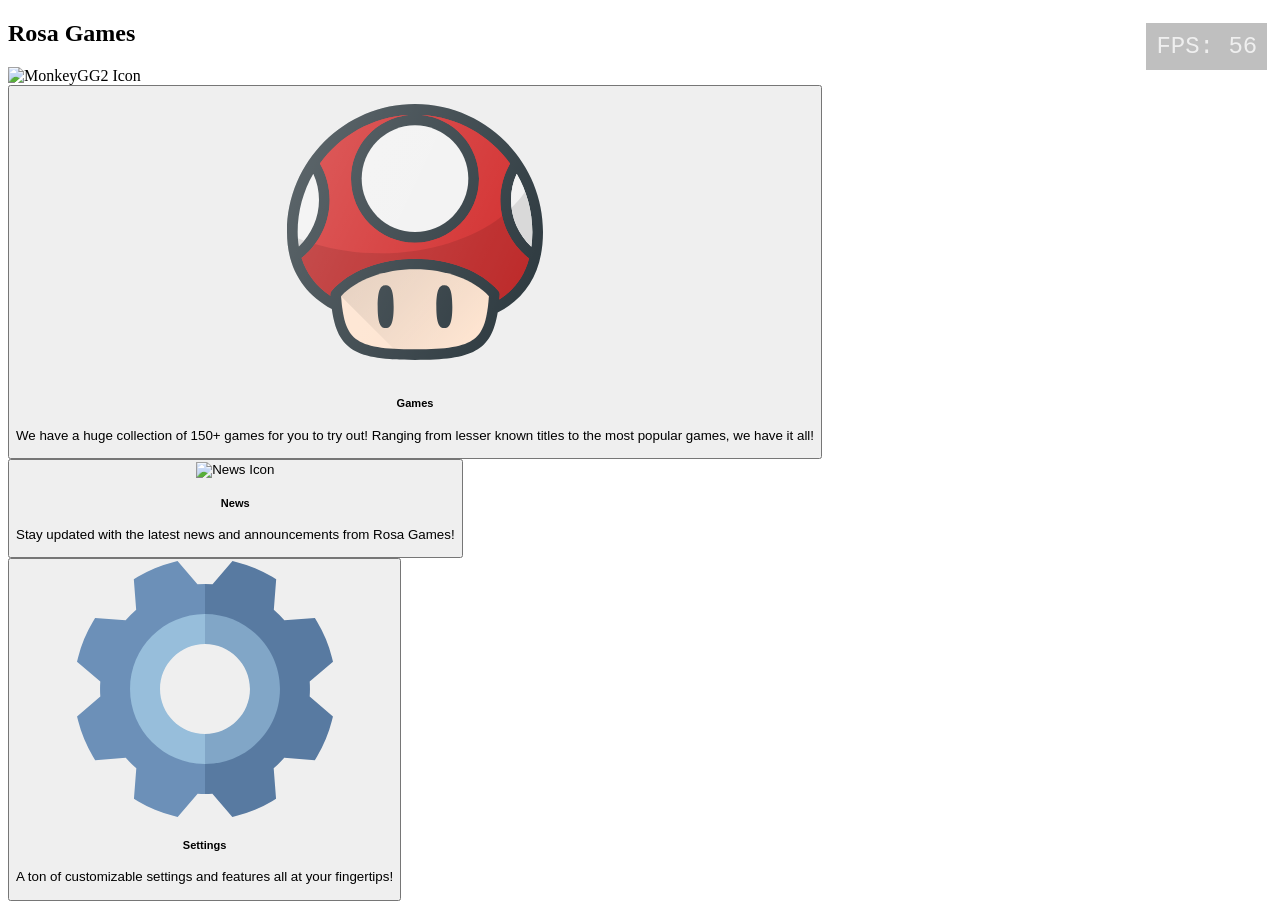
==== index.html @ f03f1f05 "Added News to homepage" ====
<!DOCTYPE html>
<html lang="en">

<head>
  <script async src="https://www.googletagmanager.com/gtag/js?id=G-5937MNQKK5"></script>
  <script>
    window.dataLayer = window.dataLayer || [];
    function gtag() {dataLayer.push(arguments);}
    gtag('js', new Date());

    gtag('config', 'G-5937MNQKK5');
  </script>
  <title>Rosa Games 1st Gen</title>
  <meta name="description" content="Cool site for stuff" />
  <meta name="keywords"
    content="games, gamez, unblocked, unblocked games, tunnel rush, run 3, run, 3, hacks, chrome dino unblocked, chrome dino, chrome dinosaur, dinosaur game, dinosaur, chrome hacks, chrome dino hacks, chrome dinosaur hacks, chrome dino game hack, unblocked game site, idle breakout, idle breakout hack, idle breakout save, idle breakout code, idle breakout save generator, idle breakout unblocked, 2048, 2048 unblocked, 2048 no ads, no ads, ads, 2048 high score, cookie clicker, cookie clicker unblocked, cookie clicker github, cookie clicker no ads, flappy bird, flappy bird no ads, flappy bird unblocked, flash games, flash, bloons, bloons tower defense, bloons td, bloons td 1, bloons td 2, bloons td 3, bloons td 4, bloons td 5, bloons td 6, online, duck life, duck life 1, duck life 2, ducklife 3, factory balls, learn to fly, learn to fly game, raft wars, the impossible quiz, this is the only level, impossible quiz, impossible quiz online, impossible quiz answers, impossible quiz question, imposible quiz, quiz, quiz answers, hextris, retrobowl, retrobowl unblocked, retrobowl online, rooftop snipers, rooftop snipers unblocked, slope, slope online, slope unblocked, slope unblocked site, slope unblocked no ads, slope unblocked google site, slope unblocked online, slope unblocked school, smart ball, tunnel rush, tunnel rush online, tunnel rush unblocked, tunnel rush unblocked site, tunnel rush unblocked no ads, tunnel rush unblocked google site, slope google site, tunnel rush google site, tunnel rush unblocked online, tunnel rush unblocked school" />
  <meta name="og:image" content="favicon.png" />
  <!-- preloading some resources -->
  <link href="js/loading.js" rel="preload" as="script" />
  <link href="https://cdn.jsdelivr.net/npm/jquery@3.7.1/dist/jquery.min.js" rel="preload" as="script" />
  <link href="css/loading.css" rel="preload" as="style" type="text/css" />
  <link href="js/config.js" rel="prefetch" as="script" />
  <link href="fonts/Flexi_IBM_VGA_True_437.svg" rel="prefetch" as="font" />
  <link href="fonts/Flexi_IBM_VGA_True_437.woff" rel="prefetch" as="font" />
  <link href="fonts/Flexi_IBM_VGA_True_437.woff2" rel="prefetch" as="font" />
  <!-- now loading css -->
  <link href="css/loading.css" rel="stylesheet" type="text/css" />
  <link href="css/style.css" rel="stylesheet" type="text/css" />
</head>

<body>
  <noscript>
    <p id="noscript-text">This site requires you to be able to run JavaScript.</p>
  </noscript>
  <div class="loading">
    <div>
      <div class="loading-tip"></div>
      <div class="loading-infinity">
        <br />
        <svg class="infinity" viewBox="0 0 256 128" width="256px" height="128px" xmlns="http://www.w3.org/2000/svg">
          <defs>
            <linearGradient id="grad1" x1="0" y1="0" x2="1" y2="0">
              <stop offset="0%" stop-color="#5ebd3e" />
              <stop offset="33%" stop-color="#ffb900" />
              <stop offset="67%" stop-color="#f78200" />
              <stop offset="100%" stop-color="#e23838" />
            </linearGradient>
            <linearGradient id="grad2" x1="1" y1="0" x2="0" y2="0">
              <stop offset="0%" stop-color="#e23838" />
              <stop offset="33%" stop-color="#973999" />
              <stop offset="67%" stop-color="#009cdf" />
              <stop offset="100%" stop-color="#5ebd3e" />
            </linearGradient>
          </defs>
          <g fill="none" stroke-linecap="round" stroke-width="16">
            <g class="track" stroke="rgba(0,0,0,0)">
              <path d="M8,64s0-56,60-56,60,112,120,112,60-56,60-56" />
              <path d="M248,64s0-56-60-56-60,112-120,112S8,64,8,64" />
            </g>
            <g stroke-dasharray="180 656">
              <path class="worm1" stroke="url(#grad1)" stroke-dashoffset="0"
                d="M8,64s0-56,60-56,60,112,120,112,60-56,60-56" />
              <path class="worm2" stroke="url(#grad2)" stroke-dashoffset="358"
                d="M248,64s0-56-60-56-60,112-120,112S8,64,8,64" />
            </g>
          </g>
        </svg>
      </div>
    </div>
    <div class="loading-icon">
      <img src="imgs/icon-256-256.png" alt="MonkeyGG2 Icon" />
    </div>
  </div>
  <section id="everything-else">
    <h1 id="title">Rosa Games</h1>
    <logo>
      <img src="imgs/icon-256-256.png" alt="MonkeyGG2 Icon" />
    </logo>
    <div id="particles"></div>
    <dialog id="disabled">
      <div>This feature has been disabled by whoever is hosting this MonkeyGG2 instance.</div>
    </dialog>
    <div class="cloaklaunch">
      <h1 class="cloaker">Press Anywhere to cloak</h1>
      <h3 class="cloaker">(If you want to stop seeing this enable popups)</h3>
      <span id="disableCloak">Click here if cloak isn't working</button>
    </div>
    <div class="homepage">
      <div class="card-row">
        <div class="column">
          <button>
            <div class="card" data="games">
              <div>
                <svg xmlns="http://www.w3.org/2000/svg" version="1.1" xmlns:xlink="http://www.w3.org/1999/xlink"
                  xmlns:svgjs="http://svgjs.com/svgjs" width="256" height="256" x="0" y="0" viewBox="0 0 512 512"
                  style="margin: 1rem 0" xml:space="preserve">
                  <defs>
                    <linearGradient id="a" x1="-38.17" x2="-29.916" y1="631.934" y2="623.68"
                      gradientTransform="matrix(21.3333 0 0 -21.3333 996.333 13791.667)" gradientUnits="userSpaceOnUse">
                      <stop offset="0" style="
                                                        stop-color: rgb(0, 0, 0);
                                                        stop-opacity: 0.1;
                                                        --darkreader-inline-stopcolor: #e8e6e3;
                                                    " stop-color="" data-darkreader-inline-stopcolor=""></stop>
                      <stop offset="1" style="
                                                        stop-color: rgb(0, 0, 0);
                                                        stop-opacity: 0;
                                                        --darkreader-inline-stopcolor: #e8e6e3;
                                                    " stop-color="" data-darkreader-inline-stopcolor=""></stop>
                    </linearGradient>
                    <linearGradient id="b" x1="-45.683" x2="-24.059" y1="639.332" y2="629.249"
                      gradientTransform="matrix(21.3333 0 0 -21.3333 996.333 13791.667)" gradientUnits="userSpaceOnUse">
                      <stop offset="0" style="
                                                        stop-color: rgb(255, 255, 255);
                                                        stop-opacity: 0.2;
                                                        --darkreader-inline-stopcolor: #e8e6e3;
                                                    " stop-color="" data-darkreader-inline-stopcolor=""></stop>
                      <stop offset="1" style="
                                                        stop-color: rgb(255, 255, 255);
                                                        stop-opacity: 0;
                                                        --darkreader-inline-stopcolor: #e8e6e3;
                                                    " stop-color="" data-darkreader-inline-stopcolor=""></stop>
                    </linearGradient>
                  </defs>
                  <g>
                    <path
                      d="M512 256C512 114.844 397.167 0 256 0S0 114.844 0 256c0 69.727 30.309 121.482 89.641 154.245C101.427 492.888 137.385 512 256 512c115.302 0 152.566-17.882 165.385-94.788C481.357 386.198 512 332.13 512 256z"
                      style="--darkreader-inline-fill: #263035" fill="#303C42" data-original="#303c42"
                      data-darkreader-inline-fill=""></path>
                    <path
                      d="M488.715 285.333C463.018 261.271 448 227.522 448 192c0-18.168 3.918-36.04 11.402-52.533 19.776 34.38 31.264 74.103 31.264 116.533.001 10.32-.771 19.995-1.951 29.333z"
                      style="--darkreader-inline-fill: #1f2223" fill="#F2F2F2" data-original="#f2f2f2"
                      data-darkreader-inline-fill=""></path>
                    <circle cx="256" cy="149.333" r="106.667" style="--darkreader-inline-fill: #1f2223" fill="#F2F2F2"
                      data-original="#f2f2f2" data-darkreader-inline-fill=""></circle>
                    <path
                      d="M52.598 139.467C60.082 155.96 64 173.832 64 192c0 35.251-14.844 68.836-40.258 92.868-1.428-9.247-2.409-18.764-2.409-28.868 0-42.43 11.489-82.152 31.265-116.533z"
                      style="--darkreader-inline-fill: #1f2223" fill="#F2F2F2" data-original="#f2f2f2"
                      data-darkreader-inline-fill=""></path>
                    <path
                      d="M256 490.667c-124.896 0-140.979-20.281-147.854-106.24 30.708-33.25 86.833-53.76 147.854-53.76s117.146 20.51 147.854 53.76c-6.875 85.958-22.958 106.24-147.854 106.24z"
                      style="--darkreader-inline-fill: #4e2302" fill="#FEE4D0" data-original="#fee4d0"
                      data-darkreader-inline-fill=""></path>
                    <path
                      d="M424.6 390.984c.292-3.152.632-6.142.879-9.453a10.743 10.743 0 0 0-2.521-7.719C389.02 334.041 325.041 309.333 256 309.333s-133.021 24.708-166.958 64.479a10.743 10.743 0 0 0-2.521 7.719c.057.76.143 1.418.202 2.169-28.641-19.128-47.729-44.467-57.525-75.514C64.376 279.922 85.333 237.188 85.333 192c0-25.608-6.943-50.56-19.53-72.911 40.25-55.755 104.251-93.048 177.122-97.092C178.461 28.566 128 83.163 128 149.333c0 70.583 57.417 128 128 128s128-57.417 128-128c0-66.171-50.461-120.767-114.926-127.337 72.871 4.044 136.872 41.337 177.122 97.092-12.587 22.352-19.53 47.303-19.53 72.911 0 45.802 21.447 88.967 57.414 117.219-9.359 35.352-29.006 62.456-59.48 81.766z"
                      style="--darkreader-inline-fill: #a72323" fill="#D32F2F" data-original="#d32f2f" class=""
                      data-darkreader-inline-fill=""></path>
                    <path
                      d="M488.715 285.333C463.018 261.271 448 227.522 448 192c0-18.168 3.918-36.04 11.402-52.533 19.776 34.38 31.264 74.103 31.264 116.533.001 10.32-.771 19.995-1.951 29.333z"
                      style="--darkreader-inline-fill: #1f2223" fill="#F2F2F2" data-original="#f2f2f2"
                      data-darkreader-inline-fill=""></path>
                    <path
                      d="M424.6 390.984c.292-3.152.632-6.142.879-9.453a10.743 10.743 0 0 0-2.521-7.719C389.02 334.041 325.041 309.333 256 309.333s-133.021 24.708-166.958 64.479a10.743 10.743 0 0 0-2.521 7.719c.057.76.143 1.418.202 2.169-28.641-19.128-47.729-44.467-57.525-75.514C64.376 279.922 85.333 237.188 85.333 192c0-25.608-6.943-50.56-19.53-72.911 40.25-55.755 104.251-93.048 177.122-97.092C178.461 28.566 128 83.163 128 149.333c0 70.583 57.417 128 128 128s128-57.417 128-128c0-66.171-50.461-120.767-114.926-127.337 72.871 4.044 136.872 41.337 177.122 97.092-12.587 22.352-19.53 47.303-19.53 72.911 0 45.802 21.447 88.967 57.414 117.219-9.359 35.352-29.006 62.456-59.48 81.766z"
                      style="--darkreader-inline-fill: #a72323" fill="#D32F2F" data-original="#d32f2f" class=""
                      data-darkreader-inline-fill=""></path>
                    <linearGradient id="a" x1="-38.17" x2="-29.916" y1="631.934" y2="623.68"
                      gradientTransform="matrix(21.3333 0 0 -21.3333 996.333 13791.667)" gradientUnits="userSpaceOnUse">
                      <stop offset="0" style="
                                                        stop-color: rgb(0, 0, 0);
                                                        stop-opacity: 0.1;
                                                        --darkreader-inline-stopcolor: #e8e6e3;
                                                    " stop-color="" data-darkreader-inline-stopcolor=""></stop>
                      <stop offset="1" style="
                                                        stop-color: rgb(0, 0, 0);
                                                        stop-opacity: 0;
                                                        --darkreader-inline-stopcolor: #e8e6e3;
                                                    " stop-color="" data-darkreader-inline-stopcolor=""></stop>
                    </linearGradient>
                    <path
                      d="M256 490.667c124.896 0 140.979-20.281 147.854-106.24-30.708-33.25-86.833-53.76-147.854-53.76s-117.146 20.51-147.854 53.76l105.138 105.138c12.616.758 26.752 1.102 42.716 1.102z"
                      fill="url('#a')"></path>
                    <path
                      d="M197.333 362.667c-8.313 0-16 5.167-16 42.667s7.688 42.667 16 42.667 16-5.167 16-42.667-7.687-42.667-16-42.667zM314.667 448c8.313 0 16-5.167 16-42.667s-7.688-42.667-16-42.667-16 5.167-16 42.667 7.687 42.667 16 42.667z"
                      style="--darkreader-inline-fill: #263035" fill="#303C42" data-original="#303c42"
                      data-darkreader-inline-fill=""></path>
                    <linearGradient id="b" x1="-45.683" x2="-24.059" y1="639.332" y2="629.249"
                      gradientTransform="matrix(21.3333 0 0 -21.3333 996.333 13791.667)" gradientUnits="userSpaceOnUse">
                      <stop offset="0" style="
                                                        stop-color: rgb(255, 255, 255);
                                                        stop-opacity: 0.2;
                                                        --darkreader-inline-stopcolor: #e8e6e3;
                                                    " stop-color="" data-darkreader-inline-stopcolor=""></stop>
                      <stop offset="1" style="
                                                        stop-color: rgb(255, 255, 255);
                                                        stop-opacity: 0;
                                                        --darkreader-inline-stopcolor: #e8e6e3;
                                                    " stop-color="" data-darkreader-inline-stopcolor=""></stop>
                    </linearGradient>
                    <path
                      d="M512 256C512 114.844 397.167 0 256 0S0 114.844 0 256c0 69.727 30.309 121.482 89.641 154.245C101.427 492.888 137.385 512 256 512c115.302 0 152.566-17.882 165.385-94.788C481.357 386.198 512 332.13 512 256z"
                      fill="url('#b')"></path>
                    <path
                      d="M23.742 284.868c3.85-3.642 7.37-7.566 10.72-11.618-4.297-1.536-8.4-3.263-12.57-4.923.422 5.63 1.018 11.156 1.85 16.541zM449.07 207.586c3.703 29.678 17.746 57.241 39.645 77.747 1.18-9.339 1.952-19.013 1.952-29.333 0-28.292-5.501-55.197-14.768-80.301-7.464 11.19-16.491 21.837-26.829 31.887zM55.904 280.103c-7.65 10.348-16.496 19.88-26.706 28.083 9.796 31.047 28.884 56.387 57.525 75.514-.059-.751-.145-1.409-.202-2.169a10.743 10.743 0 0 1 2.521-7.719c33.938-39.771 97.917-64.479 166.958-64.479s133.021 24.708 166.958 64.479a10.743 10.743 0 0 1 2.521 7.719c-.247 3.311-.587 6.301-.879 9.453 30.474-19.31 50.121-46.414 59.48-81.766-27.411-21.531-46.306-51.745-53.784-85.165-57.753 45.495-145.493 74.613-243.63 74.613-46.687.001-90.877-6.761-130.762-18.563z"
                      style="opacity: 0.1; --darkreader-inline-fill: #000000" fill="#000000" data-original="#000000"
                      class="" data-darkreader-inline-fill=""></path>
                  </g>
                </svg>
              </div>
              <h5>Games</h5>
              <p> We have a huge collection of 150+ games for you to try out! Ranging from lesser known titles to the
                most popular games, we have it all! </p>
            </div>
          </button>
        </div>
        <div class="column">
          <button>
            <div class="card" data="news">
              <div class="img-container">
                <img src="imgs/violet-256-256.png" alt="News Icon" />
              </div>
              <h5>News</h5>
              <p>Stay updated with the latest news and announcements from Rosa Games!</p>
            </div>
          </button>
        </div>
        <div class="column">
          <button>
            <div class="card" data="settings">
              <div class="img-container">
                <svg xmlns="http://www.w3.org/2000/svg" version="1.1" xmlns:xlink="http://www.w3.org/1999/xlink"
                  xmlns:svgjs="http://svgjs.com/svgjs" width="256" height="256" x="0" y="0"
                  viewBox="0 0 512.207 512.207" style="enable-background: new 0 0 512 512" xml:space="preserve">
                  <g>
                    <path fill="#587AA1"
                      d="M466.104 256.049c0-4.883-.174-9.82-.52-14.754l46.624-39.918-2.277-9.018a265.273 265.273 0 0 0-12.022-36.324 265.347 265.347 0 0 0-17.176-34.17l-4.767-7.987-61.095 4.734a211.766 211.766 0 0 0-21.075-21.108l4.743-61.208-7.987-4.766a265.257 265.257 0 0 0-34.185-17.184A265.223 265.223 0 0 0 320.059 2.33L311.041.053l-39.847 46.54a210.79 210.79 0 0 0-15.089-.542l-45 44.997 45 45c66.168 0 120 53.832 120 120s-53.832 120-120 120l-45 45 45 44.998c4.911 0 9.82-.172 14.754-.518l39.918 46.624 9.018-2.277a265.273 265.273 0 0 0 36.324-12.022 265.083 265.083 0 0 0 34.169-17.177l7.987-4.766-4.734-61.095a211.659 211.659 0 0 0 21.108-21.075l61.208 4.743 4.766-7.987a265.257 265.257 0 0 0 17.184-34.185 265.223 265.223 0 0 0 12.016-36.308l2.277-9.018-46.54-39.847c.361-5.05.544-10.099.544-15.089z"
                      data-original="#587aa1"></path>
                    <path fill="#6C90B8"
                      d="M46.104 256.049c0-4.883.174-9.82.52-14.754L0 201.377l2.277-9.018a265.273 265.273 0 0 1 12.022-36.324 265.347 265.347 0 0 1 17.176-34.17l4.767-7.987 61.095 4.734a211.766 211.766 0 0 1 21.075-21.108l-4.743-61.208 7.987-4.766a265.257 265.257 0 0 1 34.185-17.184A265.223 265.223 0 0 1 192.149 2.33l9.018-2.277 39.847 46.54a210.79 210.79 0 0 1 15.089-.542v89.997c-66.168 0-120 53.832-120 120s53.832 120 120 120v89.998c-4.911 0-9.82-.172-14.754-.518l-39.918 46.624-9.018-2.277a265.273 265.273 0 0 1-36.324-12.022 265.083 265.083 0 0 1-34.169-17.177l-7.987-4.766 4.734-61.095a211.659 211.659 0 0 1-21.108-21.075l-61.208 4.743-4.766-7.987a265.257 265.257 0 0 1-17.184-34.185 265.223 265.223 0 0 1-12.016-36.308l-2.277-9.018 46.54-39.847a211.384 211.384 0 0 1-.544-15.089z"
                      data-original="#6c90b8"></path>
                    <path fill="#81A6C7"
                      d="m256.104 106.049-30 30 30 30c49.626 0 90 40.374 90 90s-40.374 90-90 90l-30 30 30 30c82.711 0 150-67.289 150-150s-67.29-150-150-150z"
                      data-original="#81a6c7"></path>
                    <path fill="#97BEDB"
                      d="M166.104 256.049c0-49.626 40.374-90 90-90v-60c-82.711 0-150 67.289-150 150s67.289 150 150 150v-60c-49.626 0-90-40.374-90-90z"
                      data-original="#97bedb"></path>
                  </g>
                </svg>
              </div>
              <h5>Settings</h5>
              <p>A ton of customizable settings and features all at your fingertips!</p>
            </div>
          </button>
        </div>
      </div>
    </div>
    <div class="games">
      <div class="searchbar">
        <input type="text" id="search" placeholder="Search For Games..." />
        <select id="sort">
          <option value="alphabetical">Alphabetical</option>
          <option value="reverse">Reverse Alphabetical</option>
        </select>
        <button class="randgame" onclick="randomGame()">Random Game</button>
      </div>
      <ul id="gamesList"></ul>
    </div>
    <div class="settings">
      <div class="setting-bg">
        <h4>Settings</h4>
        <h6>Notice: All changes occur on page refresh</h6>
        <div class="setting">
          <button class="save-button" id="download">Download Game Data</button>
          <button class="save-button" id="upload">Upload Game Data</button>
          <p class="upload-result"></p>
        </div>
        <div class="setting">
          <h5>Cloak and Mask Presets</h5>
          <p>If the 2 settings are enabled, choose without typing it out</p>
          <select id="presets">
            <option value="classroom">Google Classroom</option>
            <option value="drive">Google Drive</option>
            <option value="mail">Google Mail</option>
            <option value="canvas">Canvas</option>
          </select>
          <button class="submit-button" onclick="updatePreset()">Submit</button>
        </div>
        <div class="setting">
          <h5>Cloak</h5>
          <p>Toggles if Cloak (Hides site from history and being view online) is forced</p>
          <label class="switch">
            <input id="cloakCheckboxInput" type="checkbox" hidden />
            <div class="switch__wrapper">
              <div class="switch__toggle"></div>
            </div>
          </label>
        </div>
        <div class="setting">
          <h5>Cloak URL</h5>
          <p>This site will appear in your history instead of MonkeyGG2.</p>
          <input id="cloakUrlInput" class="text-field" type="text" placeholder="https://classroom.google.com" />
          <button id="cloakUrlSubmit" class="submit-button">Submit</button>
        </div>
        <div class="setting">
          <h5>Mask</h5>
          <p>Toggles if mask is applied on loading of a page automatically</p>
          <label class="switch">
            <input id="maskCheckboxInput" type="checkbox" hidden />
            <div class="switch__wrapper">
              <div class="switch__toggle"></div>
            </div>
          </label>
        </div>
        <div class="setting">
          <h5>Mask Title</h5>
          <p>This site's title will replace MonkeyGG2's title in your browser tab.</p>
          <input id="maskTitleInput" class="text-field" type="text" placeholder="Home" />
          <button id="maskTitleSubmit" class="submit-button">Submit</button>
        </div>
        <div class="setting">
          <h5>Mask Icon URL</h5>
          <p> This site's icon will replace MonkeyGG2's icon in your browser tab. (Don't forget https://) </p>
          <input id="maskIconInput" class="text-field" type="text"
            placeholder="https://ssl.gstatic.com/classroom/ic_product_classroom_32.png" />
          <button id="maskIconSubmit" class="submit-button">Submit</button>
        </div>
        <div class="setting">
          <h5>Shortcuts</h5>
          <p> Shortcuts will help some people navigate the site easier. DISCLAIMER!! Certain shortcuts such as CTRL+R
            and CTRL+W cannot be overriden manually. </p>
        </div>
        <div class="setting">
          <!--thers prolly a more efficent way to do this but this is what i have rn-->
          <div id="keybind-1">
            <h5>Slot 1</h5>
            <p>Press a button then press a key on your keyboard to choose</p>
            <button class="keySlot 1">Set Key</button>
            <p style="display: inline;">+</p>
            <button class="keySlot 2">Set Key</button>
            <p style="display: inline;">+</p>
            <button class="keySlot 3">Set Key (Optional)</button>
            <p style="display: inline;">=</p>
            <select class="slot-action">
              <option value="makecloak()">Cloak</option>
              <option value="mask()">Mask</option>
              <option value="returnHome()">Return to Home</option>
              <option value="mute()">Mute</option>
              <option value="#">Pop-up Tab</option>
              <option value="eval(prompt('What do you want to run?')); pressedKeys = {};">Custom JS</option>
              <option value="#">Select an option ▼</option>
            </select>
          </div>
          <div id="keybind-2">
            <h5>Slot 2</h5>
            <p>Press a button then press a key on your keyboard to choose</p>
            <button class="keySlot 1">Set Key</button>
            <p style="display: inline;">+</p>
            <button class="keySlot 2">Set Key</button>
            <p style="display: inline;">+</p>
            <button class="keySlot 3">Set Key (Optional)</button>
            <p style="display: inline;">=</p>
            <select class="slot-action">
              <option value="makecloak()">Cloak</option>
              <option value="mask()">Mask</option>
              <option value="returnHome()">Return to Home</option>
              <option value="mute()">Mute</option>
              <option value="#">Pop-up Tab</option>
              <option value="eval(prompt('What do you want to run?')); pressedKeys = {};">Custom JS</option>
              <option value="#">Select an option ▼</option>
            </select>
          </div>
          <div id="keybind-3">
            <h5>Slot 3</h5>
            <p>Press a button then press a key on your keyboard to choose</p>
            <button class="keySlot 1">Set Key</button>
            <p style="display: inline;">+</p>
            <button class="keySlot 2">Set Key</button>
            <p style="display: inline;">+</p>
            <button class="keySlot 3">Set Key (Optional)</button>
            <p style="display: inline;">=</p>
            <select class="slot-action">
              <option value="makecloak()">Cloak</option>
              <option value="mask()">Mask</option>
              <option value="returnHome()">Return to Home</option>
              <option value="mute()">Mute</option>
              <option value="#">Pop-up Tab</option>
              <option value="eval(prompt('What do you want to run?')); pressedKeys = {};">Custom JS</option>
              <option value="#">Select an option ▼</option>
            </select>
          </div>
        </div>
        <div class="setting">
          <h5>Background</h5>
          <p>Background can cause a lot of lag. Disable if your computer is diagnosed with low FPS.</p>
          <label class="switch">
            <input type="checkbox" id="backgroundCheckboxInput" hidden />
            <div class="switch__wrapper">
              <div class="switch__toggle"></div>
            </div>
          </label>
        </div>
        <h4>Appearance</h4>
        <div class="setting">
          <h5>Custom Theme (change on refresh)</h5>
          <label for="bg">Background Color:</label>
          <input type="color" id="bg" name="bg" value="#202020" class="color-input" />
          <br />
          <label for="block-color">Block Color:</label>
          <input type="color" id="block-color" name="block-color" value="#2b2b2b" class="color-input" />
          <br />
          <label for="button-color">Button Color:</label>
          <input type="color" id="button-color" name="button-color" value="#373737" class="color-input" />
          <br />
          <label for="games-color">Games Color:</label>
          <input type="color" id="games-color" name="games-color" value="#373737a6" class="color-input" />
          <br />
          <label for="hover-color">Hover Color:</label>
          <input type="color" id="hover-color" name="hover-color" value="#3c3c3c" class="color-input" />
          <br />
          <label for="scrollbar-color">Scrollbar Color:</label>
          <input type="color" id="scrollbar-color" name="scrollbar-color" value="#434343" class="color-input" />
          <br />
          <label for="scroll-track-color">Scroll Track Color:</label>
          <input type="color" id="scroll-track-color" name="scroll-track-color" value="#111" class="color-input" />
          <br />
          <label for="font-color">Font Color:</label>
          <input type="color" id="font-color" name="font-color" value="#dcddde" class="color-input" />
          <br />
          <button class="save-button" onclick="restoreColorChanges()">Restore Defaults</button>
          <button class="save-button" onClick="saveColorChanges()">Save Changes</button>
        </div>
      </div>
    </div>
    <div class="news">
      <style>
        .news-container {
          max-width: 800px;
          margin: 0 auto;
          padding: 20px;
        }
        .news-item {
          border-bottom: 1px solid #ccc;
          padding: 20px 0;
        }
        .news-date {
          color: #666;
          font-size: 0.9em;
        }
        .news-title {
          font-size: 1.5em;
          margin: 10px 0;
        }
        .news-content {
          line-height: 1.6;
        }
      </style>
      <div class="news-container">
        <h1>Latest News</h1>
        
        <div class="news-item">
          <div class="news-date">April 29, 2026</div>
          <div class="news-title">Welcome to Our News Section</div>
          <div class="news-content">
            This is the first news article. Here you can share updates, announcements, and important information with your visitors. Feel free to edit this content directly in the code.
          </div>
        </div>
        
        <div class="news-item">
          <div class="news-date">April 28, 2026</div>
          <div class="news-title">Site Updates</div>
          <div class="news-content">
            We've made some exciting changes to the site. Check out the new games and features we've added recently.
          </div>
        </div>
        
        <div class="news-item">
          <div class="news-date">April 27, 2026</div>
          <div class="news-title">Community Spotlight</div>
          <div class="news-content">
            Shoutout to our amazing community! Thanks for all the support and feedback. Keep playing and enjoying the games!
          </div>
        </div>
        
        <!-- Add more news items here as needed -->
      </div>
    </div>
  </section>
  <section id="page-loader">
    <iframe></iframe>
    <button id="gameButton" class="in-game-button">
      <svg class="svg-inline--fa fa-chevron-left fa-w-10" aria-hidden="true" focusable="false" data-prefix="fas"
        data-icon="chevron-left" role="img" xmlns="http://www.w3.org/2000/svg" viewBox="0 0 320 512" data-fa-i2svg="">
        <path fill="currentColor"
          d="M34.52 239.03L228.87 44.69c9.37-9.37 24.57-9.37 33.94 0l22.67 22.67c9.36 9.36 9.37 24.52.04 33.9L131.49 256l154.02 154.75c9.34 9.38 9.32 24.54-.04 33.9l-22.67 22.67c-9.37 9.37-24.57 9.37-33.94 0L34.52 272.97c-9.37-9.37-9.37-24.57 0-33.94z">
        </path>
      </svg>
      <!-- <i class="fas fa-chevron-left"></i> Font Awesome fontawesome.com -->
      <img src="imgs/icon-256-256.png" width="36" height="36" alt="Logo" />
    </button>
    <button id="refresh" class="in-game-button">
      <img src="imgs/refresh.png" width="40" height="36" alt="Logo" />
      <svg class="svg-inline--fa fa-chevron-left fa-w-10" aria-hidden="true" focusable="false" data-prefix="fas"
        data-icon="chevron-left" role="img" xmlns="http://www.w3.org/2000/svg" viewBox="0 0 320 512" data-fa-i2svg="">
        <path fill="currentColor"
          d="M34.52 239.03L228.87 44.69c9.37-9.37 24.57-9.37 33.94 0l22.67 22.67c9.36 9.36 9.37 24.52.04 33.9L131.49 256l154.02 154.75c9.34 9.38 9.32 24.54-.04 33.9l-22.67 22.67c-9.37 9.37-24.57 9.37-33.94 0L34.52 272.97c-9.37-9.37-9.37-24.57 0-33.94z">
        </path>
      </svg>
      <!-- <i class="fas fa-chevron-left"></i> Font Awesome fontawesome.com -->
    </button>
  </section>
  <script src="js/config.js"></script>
  <script src="https://cdn.jsdelivr.net/npm/jquery@3.7.1/dist/jquery.min.js"></script>
  <script src="js/loading.js" defer></script>
  <script src="https://cdn.jsdelivr.net/npm/p5@1.8.0/lib/p5.min.js" defer></script>
  <script src="js/bg.js" defer></script>
  <script src="js/index.js" defer></script>
</body>

</html>
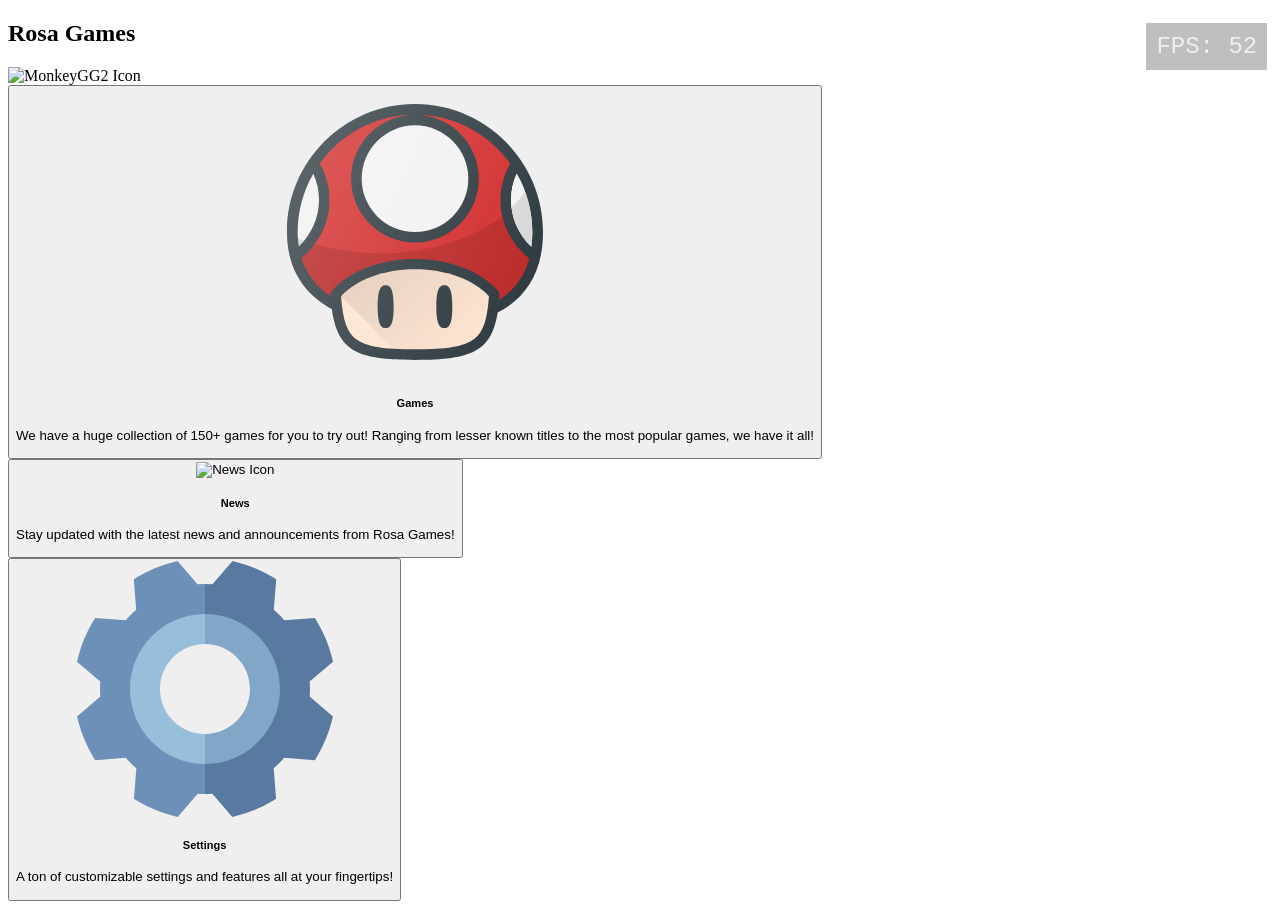
==== commit 4e369789: "Fixed news page" ====
--- a/index.html
+++ b/index.html
@@ -420,59 +420,6 @@
         </div>
       </div>
     </div>
-    <div class="news">
-      <style>
-        .news-container {
-          max-width: 800px;
-          margin: 0 auto;
-          padding: 20px;
-        }
-        .news-item {
-          border-bottom: 1px solid #ccc;
-          padding: 20px 0;
-        }
-        .news-date {
-          color: #666;
-          font-size: 0.9em;
-        }
-        .news-title {
-          font-size: 1.5em;
-          margin: 10px 0;
-        }
-        .news-content {
-          line-height: 1.6;
-        }
-      </style>
-      <div class="news-container">
-        <h1>Latest News</h1>
-        
-        <div class="news-item">
-          <div class="news-date">April 29, 2026</div>
-          <div class="news-title">Welcome to Our News Section</div>
-          <div class="news-content">
-            This is the first news article. Here you can share updates, announcements, and important information with your visitors. Feel free to edit this content directly in the code.
-          </div>
-        </div>
-        
-        <div class="news-item">
-          <div class="news-date">April 28, 2026</div>
-          <div class="news-title">Site Updates</div>
-          <div class="news-content">
-            We've made some exciting changes to the site. Check out the new games and features we've added recently.
-          </div>
-        </div>
-        
-        <div class="news-item">
-          <div class="news-date">April 27, 2026</div>
-          <div class="news-title">Community Spotlight</div>
-          <div class="news-content">
-            Shoutout to our amazing community! Thanks for all the support and feedback. Keep playing and enjoying the games!
-          </div>
-        </div>
-        
-        <!-- Add more news items here as needed -->
-      </div>
-    </div>
   </section>
   <section id="page-loader">
     <iframe></iframe>
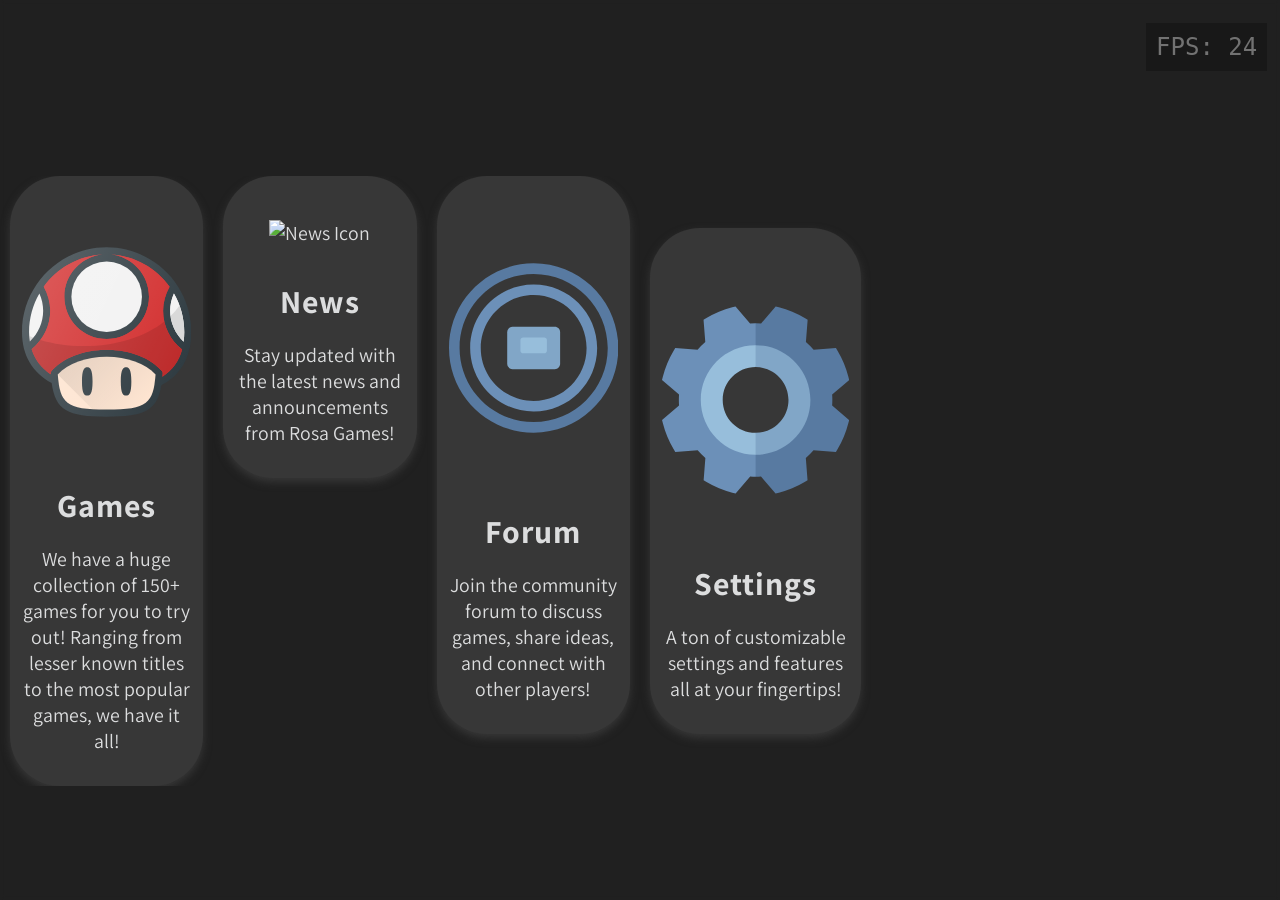
==== commit 97b750ac: "Added forum code (not quite implemented yet) and fixed some links and styling issues." ====
--- a/index.html
+++ b/index.html
@@ -215,6 +215,36 @@
         </div>
         <div class="column">
           <button>
+            <div class="card" data="forum">
+              <div class="img-container">
+                <svg xmlns="http://www.w3.org/2000/svg" version="1.1" xmlns:xlink="http://www.w3.org/1999/xlink"
+                  xmlns:svgjs="http://svgjs.com/svgjs" width="256" height="256" x="0" y="0"
+                  viewBox="0 0 512 512" style="enable-background: new 0 0 512 512" xml:space="preserve">
+                  <g>
+                    <path fill="#587AA1"
+                      d="M256 0C114.615 0 0 114.615 0 256s114.615 256 256 256 256-114.615 256-256S397.385 0 256 0zm0 480c-123.711 0-224-100.289-224-224S132.289 32 256 32s224 100.289 224 224-100.289 224-224 224z"
+                      data-original="#587aa1"></path>
+                    <path fill="#6C90B8"
+                      d="M256 64c-105.869 0-192 86.131-192 192s86.131 192 192 192 192-86.131 192-192S361.869 64 256 64zm0 352c-88.366 0-160-71.634-160-160s71.634-160 160-160 160 71.634 160 160-71.634 160-160 160z"
+                      data-original="#6c90b8"></path>
+                    <path fill="#81A6C7"
+                      d="M320 192H192c-8.837 0-16 7.163-16 16v96c0 8.837 7.163 16 16 16h128c8.837 0 16-7.163 16-16v-96c0-8.837-7.163-16-16-16z"
+                      data-original="#81a6c7"></path>
+                    <path fill="#97BEDB"
+                      d="M288 224H224c-4.418 0-8 3.582-8 8v32c0 4.418 3.582 8 8 8h64c4.418 0 8-3.582 8-8v-32c0-4.418-3.582-8-8-8z"
+                      data-original="#97bedb"></path>
+                  </g>
+                </svg>
+              </div>
+              <h5>Forum</h5>
+              <p>Join the community forum to discuss games, share ideas, and connect with other players!</p>
+            </div>
+          </button>
+        </div>
+      </div>
+      <div class="card-row">
+        <div class="column">
+          <button>
             <div class="card" data="settings">
               <div class="img-container">
                 <svg xmlns="http://www.w3.org/2000/svg" version="1.1" xmlns:xlink="http://www.w3.org/1999/xlink"
--- a/css/style.css
+++ b/css/style.css
@@ -0,0 +1,797 @@
+@import url('https://fonts.googleapis.com/css2?family=Trispace:wght@100&display=swap');
+@import url('https://fonts.googleapis.com/css2?family=Assistant:wght@500&display=swap');
+
+:root {
+    --bg: #202020;
+    --block-color: #2b2b2b;
+    --button-color: #373737;
+    --games-color: #373737;
+    --hover-color: #3c3c3c;
+    --scrollbar-color: #434343;
+    --scroll-track-color: #111;
+    --font-color: #dcddde;
+    --font-family: 'Assistant', sans-serif;
+
+    --displacement: -0.1rem;
+    --tremble: -10deg;
+    --trembleF: 5deg;
+
+    --iPos: 50%;
+    --bPos: -75%;
+    --fPos: -50%;
+
+    --time: 250ms;
+
+    /*not sure where these vars are used*/
+    --input-color: #99a3ba;
+    --input-border: #cdd9ed;
+    --input-background: #fff;
+    --input-placeholder: #cbd1dc;
+    --input-border-focus: #275efe;
+    --group-color: var(--input-color);
+    --group-border: var(--input-border);
+    --group-background: #eef4ff;
+    --group-color-focus: #fff;
+    --group-border-focus: var(--input-border-focus);
+    --group-background-focus: #678efe;
+}
+
+::-webkit-scrollbar {
+    width: 20px;
+}
+
+::-webkit-scrollbar-thumb {
+    background: var(--scrollbar-color);
+    background-clip: content-box;
+    border-radius: 16px;
+    border: 2.9px solid transparent;
+    box-shadow: inset 2px 2px 2px hsla(0, 0%, 100%, 0.25), inset -2px -2px 2px rgba(0, 0, 0, 0.25);
+    transition: all 0.2s ease-in;
+}
+
+::-webkit-scrollbar-thumb:hover {
+    background-color: var(--hover-color);
+}
+
+::-webkit-scrollbar-track {
+    background: linear-gradient(
+        90deg,
+        var(--scrollbar-color),
+        var(--scrollbar-color) 1px,
+        var(--scroll-track-color) 0,
+        var(--scroll-track-color)
+    );
+}
+
+html {
+    background: var(--bg);
+}
+
+body {
+    margin: 0;
+    padding: 0;
+    box-sizing: border-box;
+    animation: fadein 1s;
+    color: var(--font-color);
+}
+
+body.noscript {
+    display: none;
+}
+
+.homepage {
+    overflow-y: auto;
+    max-height: 100vh;
+}
+
+#noscript-text {
+    display: block;
+    position: absolute;
+    top: 0;
+    left: 0;
+    margin: 0;
+    padding: 0;
+    box-sizing: border-box;
+    height: 100vh;
+    width: 100vw;
+    background-color: black;
+    color: white;
+    z-index: 999;
+}
+
+#particles {
+    position: absolute;
+    z-index: 0;
+    background: var(--bg);
+    margin: 0;
+    top: 0;
+    left: 0;
+    height: 100vh;
+    width: 100vw;
+    overflow: hidden;
+    filter: blur(2px);
+}
+
+#everything-else {
+    display: grid;
+}
+
+.homepage,
+.games,
+.settings {
+    position: absolute;
+    top: 0;
+    left: 0;
+    margin-top: 11rem;
+    width: 100vw;
+    display: flex;
+    justify-content: center;
+    align-items: center;
+    z-index: 10;
+}
+
+.cloaklaunch {
+    color: var(--font-color);
+    text-align: center;
+    font-size: 200%;
+    padding: 30vh 0;
+    position: absolute;
+    width: 100vw;
+    height: 100vh;
+    background-color: var(--games-color);
+    border: 50px, solid, var(--bg);
+    cursor: pointer;
+}
+
+.games {
+    flex-direction: column;
+    top: 2.5%;
+}
+
+.setting-bg {
+    width: 75%;
+    background-color: var(--games-color);
+    height: 70vh;
+    overflow-y: scroll;
+    text-align: center;
+}
+
+#title {
+    z-index: 50;
+    position: relative;
+    display: inline-block;
+    justify-self: center;
+    text-align: center;
+    width: fit-content;
+    height: fit-content;
+    margin-top: 2.5rem;
+    font-size: 6rem;
+    font-weight: 100;
+    font-family: 'Trispace', sans-serif;
+    letter-spacing: 5px;
+    color: transparent;
+    -webkit-background-clip: text;
+    background-clip: text;
+    pointer-events: none;
+}
+
+#gamesList {
+    list-style: none;
+    padding: 0;
+    margin: 0;
+    z-index: 10;
+    width: 75%;
+    height: 60vh;
+    font-family: var(--font-family);
+    overflow-y: scroll;
+}
+
+#gamesList li {
+    padding: 1.4%;
+    transition: all 0.2s ease-in;
+    letter-spacing: 1px;
+    background-color: var(--games-color);
+}
+
+#gamesList li:hover,
+#gamesList li:focus,
+#gamesList .active {
+    background-color: var(--hover-color);
+}
+
+.star {
+    cursor: pointer;
+    color: #ccc;
+    float: right;
+}
+
+.filled {
+    color: gold;
+}
+
+.searchbar {
+    display: flex;
+    width: 75%;
+    justify-content: center;
+    margin-bottom: 5px;
+}
+
+.randgame {
+    cursor: pointer;
+    width: 15%;
+    border: none;
+    margin-left: 4px;
+    font-size: 100%;
+    font-family: var(--font-family);
+    color: var(--font-color);
+    background-color: var(--block-color);
+}
+
+#search {
+    all: unset;
+    margin-right: 4px;
+    width: 70%;
+    padding: 1rem;
+    font-family: var(--font-family);
+    color: var(--font-color);
+    background-color: var(--block-color);
+}
+
+#sort,
+.slot-action {
+    all: unset;
+    margin: 0;
+    border: none;
+    background-color: var(--block-color);
+    color: var(--font-color);
+    font-size: 1rem;
+    font-family: var(--font-family);
+    padding: 1rem;
+    width: 15%;
+}
+
+.keySlot {
+    margin: 0;
+    border: none;
+    background-color: var(--bg);
+    color: var(--font-color);
+    font-size: 1rem;
+    font-family: var(--font-family);
+    padding: 1rem;
+    width: 20%;
+    cursor: pointer;
+}
+
+logo img {
+    z-index: 50;
+    position: fixed;
+    top: -2.5%;
+    left: -1%;
+    scale: 0.45;
+    pointer-events: painted;
+    transition: all 0.2s ease-in-out;
+}
+
+logo img:hover {
+    filter: brightness(80%);
+    transform: scale(0.95);
+    cursor: pointer;
+}
+
+img[alt='MonkeyGG2 Icon'] {
+    filter: brightness(110%);
+}
+
+img[alt='Proxy Icon'] {
+    margin: -1rem 0;
+}
+
+@media screen and (max-height: 700px),
+(max-width: 1000px) {
+    .card .img-container {
+        margin: 1rem 0;
+        max-width: 128px;
+        max-height: 128px;
+    }
+    .card .img-container > img,
+    svg {
+        max-width: 128px;
+        max-height: 128px;
+    }
+    logo img {
+        top: -4%;
+        left: -2%;
+    }
+    .card p {
+        font-size: 1rem;
+    }
+    .card h5 {
+        font-size: 1.8rem;
+    }
+    #gamesList li {
+        font-size: 0.95rem;
+    }
+    #gamesList {
+        height: 55vh;
+    }
+}
+
+.card .img-container {
+    max-width: 256px;
+    max-height: 256px;
+    margin: 2rem 0;
+    display: inline-flex;
+    justify-content: center;
+    align-items: center;
+}
+
+.card .img-container > img,
+svg {
+    width: 100%;
+}
+
+.card-row {
+    display: flex;
+    flex-direction: row;
+    width: 75%;
+}
+
+.column {
+    text-align: center;
+    float: left;
+    width: 33%;
+    padding: 0 10px;
+}
+
+.column button {
+    text-decoration: none;
+    background: transparent;
+    border: none;
+    color: var(--font-color);
+    padding: 0;
+    margin: 0;
+}
+
+.card {
+    box-shadow: var(--button-color) 0 4px 8px 0;
+    padding: 12px;
+    text-align: center;
+    background-color: var(--button-color);
+    border-radius: 50px;
+    font-size: 2.2vmin;
+    text-decoration: none;
+    color: var(--font-color);
+    font-family: var(--font-family);
+    transition: all 0.2s ease-in;
+    cursor: pointer;
+}
+
+.card h5 {
+    font-size: 2rem;
+    letter-spacing: 1px;
+    margin: 2px;
+}
+
+.card:hover {
+    background-color: var(--hover-color);
+    transform: scale(1.05);
+}
+
+#page-loader iframe {
+    width: 100%;
+    height: 100%;
+    position: absolute;
+    top: 0;
+    left: 0;
+    z-index: 999;
+    margin: 0;
+    padding: 0;
+    border: 0;
+}
+
+.switch {
+    margin: auto;
+    display: inline-block;
+}
+
+.switch__wrapper p {
+    display: inline-block;
+}
+
+.switch__wrapper {
+    text-align: center;
+    margin: 5%;
+    display: flex;
+    align-items: center;
+    justify-content: center;
+    width: 4rem;
+    height: 2rem;
+    border: 2px solid red;
+    border-radius: 99rem;
+    transform-origin: left center;
+    animation: checked__wrapper var(--time)-100ms ease-in forwards;
+    mix-blend-mode: lighten;
+}
+
+.switch__wrapper::before,
+.switch__wrapper::after {
+    content: '';
+    position: absolute;
+    width: 100%;
+    height: 100%;
+    border: 2px solid #000;
+    border-radius: inherit;
+    transform-origin: inherit;
+    animation: inherit;
+    mix-blend-mode: inherit;
+}
+
+.switch__wrapper::before {
+    --tremble: -12deg;
+    --trembleF: -7deg;
+    border-color: lime;
+}
+
+.switch__wrapper::after {
+    --tremble: -8deg;
+    --trembleF: -4deg;
+    border-color: blue;
+}
+
+.switch__toggle {
+    width: 1.5rem;
+    height: 1.5rem;
+    border-radius: 99rem;
+    box-shadow: inset 0 0 0 2px #fff;
+    transform-origin: inherit;
+    animation: checked__toggle var(--time) ease-in forwards;
+}
+
+input:active + .switch__wrapper .switch__toggle {
+    width: 1.6rem;
+}
+
+input:checked + .switch__wrapper {
+    transform-origin: right center;
+    animation-name: checked__wrapper--r;
+    background-color: var(--block-color);
+}
+
+input:checked + .switch__wrapper .switch__toggle {
+    background: #fff;
+    animation-name: checked__toggle--r;
+}
+
+@keyframes checked__wrapper {
+    0%,
+    45%,
+    100% {
+        transform: rotateY(0deg);
+    }
+
+    48% {
+        transform: translateX(var(--displacement));
+        filter: blur(0);
+    }
+
+    55% {
+        transform: rotateZ(var(--tremble));
+        filter: blur(1px);
+    }
+
+    65% {
+        transform: rotateZ(var(--trembleF));
+    }
+}
+
+@keyframes checked__wrapper--r {
+    0%,
+    45%,
+    100% {
+        transform: rotateY(0deg);
+    }
+
+    48% {
+        transform: translateX(calc(-1 * var(--displacement)));
+        filter: blur(0);
+    }
+
+    55% {
+        transform: rotateZ(calc(-1 * var(--tremble)));
+        filter: blur(1px);
+    }
+
+    65% {
+        transform: rotateZ(calc(-1 * var(--trembleF)));
+    }
+}
+
+@keyframes checked__toggle {
+    0% {
+        background: #fff;
+        transform: translateX(var(--iPos)) scale(1.25, 1);
+    }
+
+    45% {
+        background: #fff;
+        transform: translateX(var(--bPos)) scale(1, 1);
+    }
+
+    50% {
+        background: transparent;
+        transform: translateX(var(--bPos)) scale(0.5, 1.1);
+    }
+
+    65% {
+        transform: translateX(var(--bPos)) scale(1, 1);
+    }
+
+    100% {
+        transform: translateX(var(--fPos));
+    }
+}
+
+@keyframes checked__toggle--r {
+    0% {
+        background: transparent;
+        transform: translateX(calc(-1 * var(--iPos))) scale(1.25, 1);
+    }
+
+    45% {
+        background: transparent;
+        transform: translateX(calc(-1 * var(--bPos))) scale(1, 1);
+    }
+
+    50% {
+        background: #fff;
+        transform: translateX(calc(-1 * var(--bPos))) scale(0.5, 1.1);
+    }
+
+    65% {
+        transform: translateX(calc(-1 * var(--bPos))) scale(1, 1);
+    }
+
+    100% {
+        transform: translateX(calc(-1 * var(--fPos)));
+    }
+}
+
+/* Dropdown styles */
+#presets {
+  border: 1px solid var(--bg);
+  border-radius: 3px;
+  padding: 10px;
+  width: 50%;
+  margin-bottom: 10px;
+  font-size: 16px;
+  outline: none;
+  background-color: var(--games-color);
+  color: var(--font-color);
+  cursor: pointer; 
+}
+
+#presets::after {
+  content: '\25BC'; 
+  position: absolute;
+  top: 50%;
+  right: 10px;
+  transform: translateY(-50%);
+  color: var(--font-color);
+}
+
+#presets option {
+  background-color: var(--bg);
+  color: var(--font-color);
+}
+
+#presets option:hover {
+  background-color: var(--hover-color);
+}
+
+#presets option:checked {
+  background-color: var(--scrollbar-color);
+}
+
+
+/*input*/
+.text-field {
+    border: 1px solid var(--bg);
+    border-radius: 3px;
+    padding: 10px;
+    width: 50%;
+    margin-bottom: 10px;
+    font-size: 16px;
+    outline: none;
+    background-color: var(--games-color);
+    color: var(--font-color);
+}
+
+/* Submit button styles */
+.submit-button,
+#disableCloak {
+    background-color: var(--button-color);
+    color: var(--font-color);
+    border: none;
+    border-radius: 3px;
+    padding: 10px 20px;
+    font-size: 16px;
+    cursor: pointer;
+    width: 20%;
+}
+
+/* Hover effect for the button */
+.submit-button:hover,
+.save-button:hover,
+#disableCloak:hover {
+    background-color: var(--hover-color);
+}
+
+.save-button {
+    background-color: var(--button-color);
+    color: var(--font-color);
+    border-radius: 12px;
+    border: solid transparent;
+    padding: 10px;
+    font-size: 16px;
+    cursor: pointer;
+    width: 20%;
+}
+
+.color-input {
+  border: 1px solid var(--bg);
+  border-radius: 3px;
+  padding: 5px; 
+  margin-bottom: 10px;
+  outline: none;
+  background-color: var(--games-color);
+  color: var(--font-color);
+}
+
+.color-input:hover {
+  border-color: var(--hover-color);
+}
+
+h4 {
+    font-family: 'Trispace', sans-serif;
+    font-size: 2.5rem;
+    font-weight: 900;
+}
+
+.setting h5 {
+    font-family: 'Trispace', sans-serif;
+    font-size: 1.5rem;
+    font-weight: 1000;
+    margin: 0 0 1% 0;
+}
+
+.setting {
+    margin: 5% 0;
+}
+
+button.in-game-button {
+    cursor: pointer;
+    position: absolute;
+    z-index: 9999;
+    top: 61px;
+    left: 0;
+    width: 75px;
+    height: 50px;
+    background: var(--hover-color);
+    border-radius: 0 290486px 290486px 0;
+    color: #000;
+    padding: 0 10px;
+    line-height: 50px;
+    min-height: 50px;
+    border: none;
+    border-bottom: 3px solid var(--font-color);
+    will-change: transform;
+    animation: bounceY 2s 0.5s;
+    transition: transform 0.5s cubic-bezier(0.55, 0, 0.1, 1);
+    display: flex;
+    align-items: center;
+    justify-content: center;
+}
+
+button.in-game-button svg {
+    pointer-events: none;
+    color: var(--font-color);
+    margin-right: 0.625rem;
+    display: inline-block;
+}
+
+button.in-game-button img {
+    pointer-events: none;
+    width: 33px;
+}
+
+button.in-game-button:active {
+    background: #aaa;
+}
+
+button.in-game-button[attr-active='true'] {
+    transform: translateX(0);
+}
+
+button.in-game-button:not(hover) {
+    transform: translateX(-32px);
+}
+
+button.in-game-button:hover,
+button.in-game-button:active {
+    transform: translateX(0px);
+}
+
+@media (max-height: 350px) and (orientation: landscape) {
+    button.in-game-button[attr-active='true'] {
+        transform: translateX(-75px);
+    }
+}
+
+button.in-game-button[attr-snapped='true'] svg {
+    display: none;
+}
+
+button.in-game-button[attr-snapped='true'] img {
+    transform: translate(-5px);
+}
+
+#refresh {
+    right: 0;
+    border-radius: 290486px 0 0 290486px;
+    left: auto;
+}
+
+#refresh:not(hover) {
+    transform: translateX(32px);
+}
+
+#refresh:hover {
+    transform: translateX(0px);
+}
+
+#refresh svg {
+    margin-right: 0;
+    margin-left: 0.625rem;
+    rotate: 180deg;
+}
+
+#disabled {
+    background: var(--button-color);
+    filter: brightness(80%);
+    padding: 0;
+    font-family: var(--font-family);
+    font-size: 1.5rem;
+    max-width: 20vw;
+    text-align: center;
+    color: red;
+}
+
+#disabled[open] {
+    animation: fade 0.2s ease-in-out forwards;
+}
+
+#disabled div {
+    padding: 3rem;
+}
+
+#disabled::backdrop {
+    pointer-events: disabled;
+    backdrop-filter: blur(5px);
+}
+
+@keyframes fade {
+    0% {
+        opacity: 0;
+    }
+
+    100% {
+        opacity: 0.9;
+    }
+}
+
+#disableCloak {
+    border-radius: 10px;
+    font-size: 1.5rem;
+    font-weight: 600;
+    font-family: var(--font-family);
+}
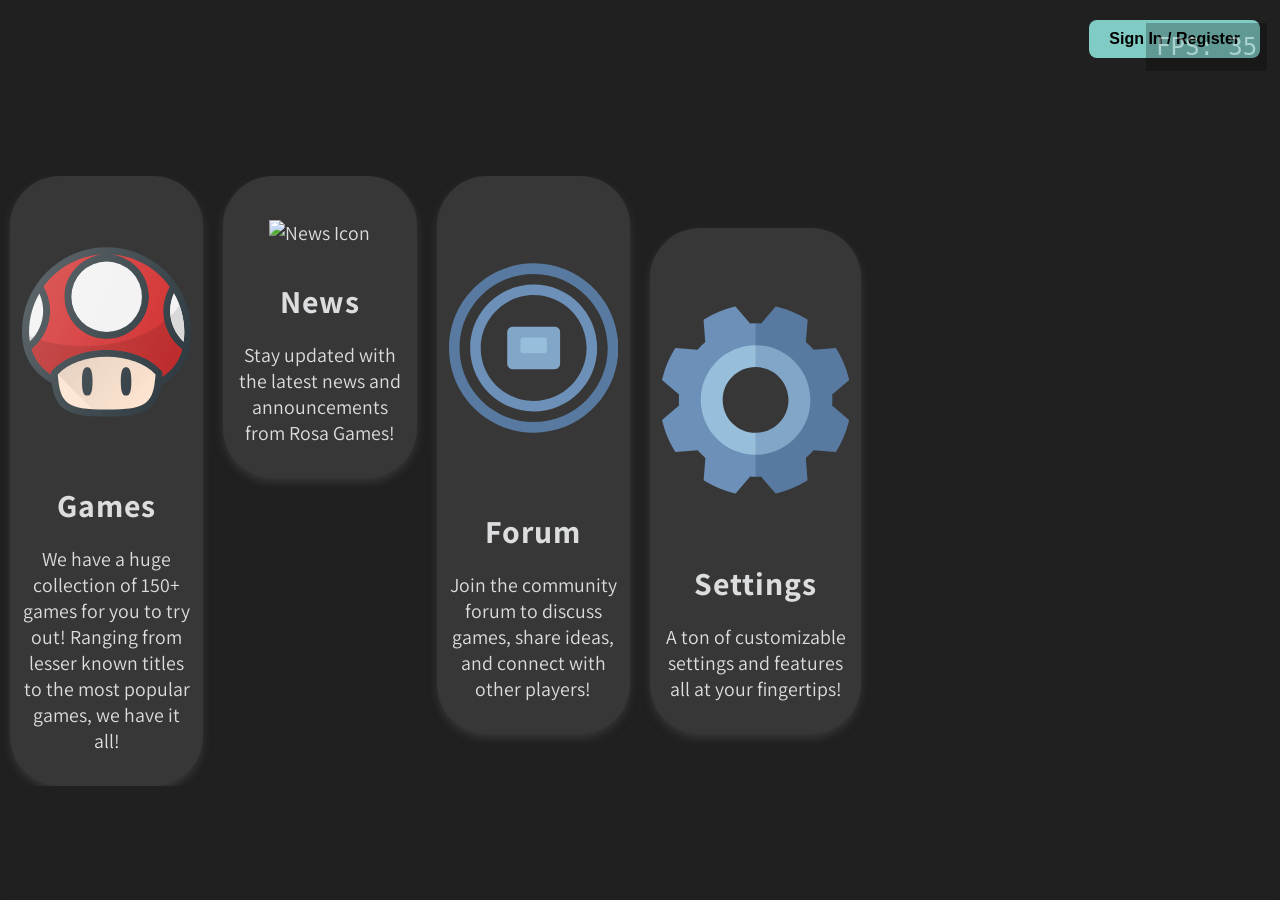
==== commit de3cd9ef: "Fully implemented forum with user authenication." ====
--- a/index.html
+++ b/index.html
@@ -76,6 +76,13 @@
     <logo>
       <img src="imgs/icon-256-256.png" alt="MonkeyGG2 Icon" />
     </logo>
+    <div id="auth-button" class="top-right-auth">
+      <button onclick="openAuthModal()">Sign In / Register</button>
+    </div>
+    <div id="user-profile" class="top-right-auth" style="display:none;">
+      <span id="username-display"></span>
+      <button onclick="logout()">Logout</button>
+    </div>
     <div id="particles"></div>
     <dialog id="disabled">
       <div>This feature has been disabled by whoever is hosting this MonkeyGG2 instance.</div>
--- a/css/style.css
+++ b/css/style.css
@@ -276,6 +276,33 @@
     filter: brightness(80%);
     transform: scale(0.95);
     cursor: pointer;
+}
+
+.top-right-auth {
+    position: fixed;
+    top: 20px;
+    right: 20px;
+    z-index: 100;
+}
+
+.top-right-auth button {
+    background: #80cbc4;
+    color: #000;
+    border: none;
+    padding: 10px 20px;
+    border-radius: 8px;
+    cursor: pointer;
+    font-size: 1rem;
+    font-weight: bold;
+}
+
+.top-right-auth button:hover {
+    background: #4db6ac;
+}
+
+.top-right-auth span {
+    color: #dcddde;
+    margin-right: 15px;
 }
 
 img[alt='MonkeyGG2 Icon'] {
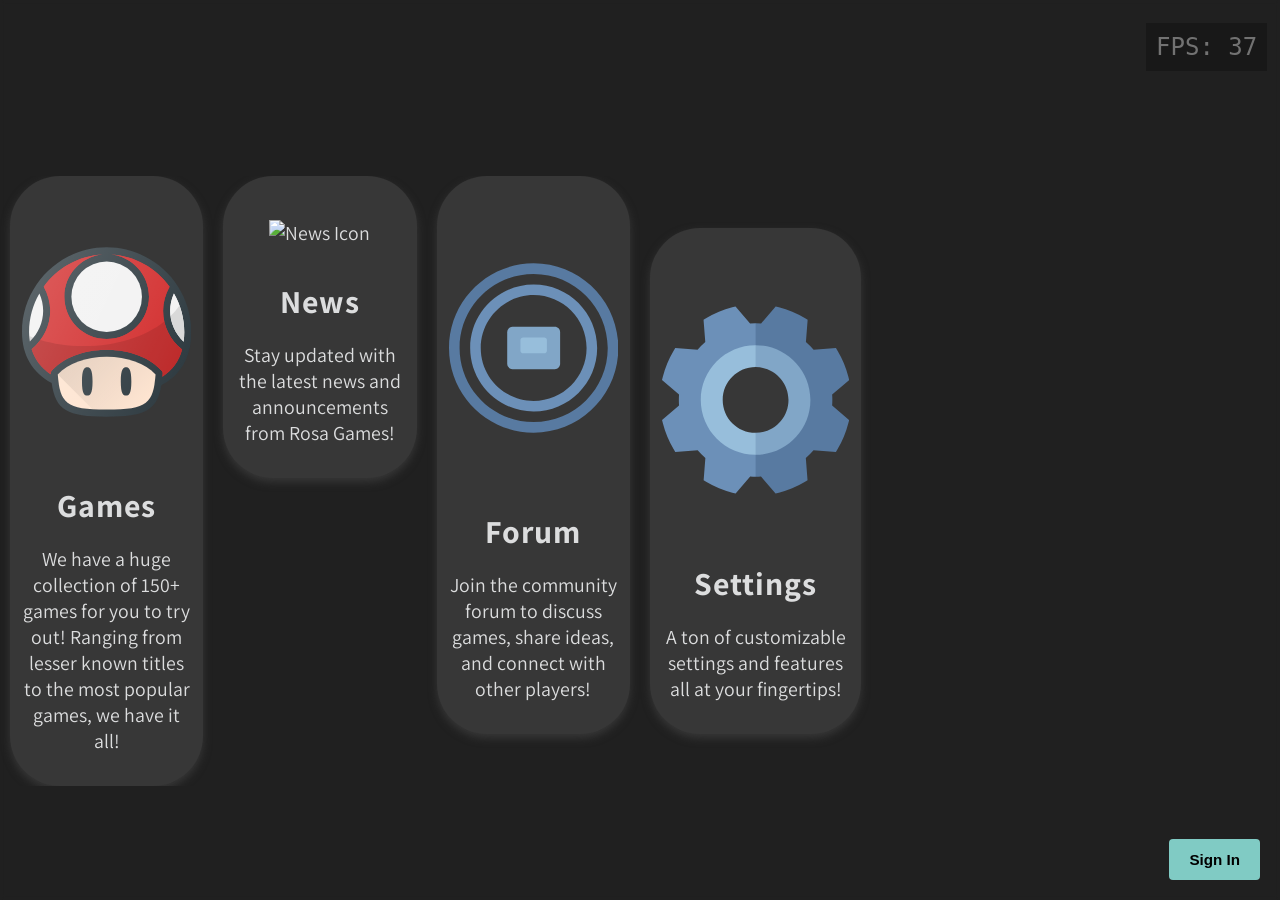
==== commit 314f8de8: "Made account system more polished and made forum better. About to go into state testing" ====
--- a/index.html
+++ b/index.html
@@ -26,6 +26,211 @@
   <!-- now loading css -->
   <link href="css/loading.css" rel="stylesheet" type="text/css" />
   <link href="css/style.css" rel="stylesheet" type="text/css" />
+  <style>
+    .main-auth-section {
+      position: fixed;
+      bottom: 20px;
+      right: 20px;
+      z-index: 500;
+      display: flex;
+      align-items: center;
+      gap: 15px;
+    }
+
+    .auth-btn {
+      background: #80cbc4;
+      color: #000;
+      border: none;
+      padding: 12px 20px;
+      border-radius: 4px;
+      cursor: pointer;
+      font-size: 0.95rem;
+      font-weight: bold;
+      transition: all 0.2s;
+    }
+
+    .auth-btn:hover {
+      background: #4db6ac;
+    }
+
+    .user-profile-circle {
+      width: 45px;
+      height: 45px;
+      border-radius: 50%;
+      background: #80cbc4;
+      display: flex;
+      align-items: center;
+      justify-content: center;
+      color: #000;
+      font-weight: bold;
+      font-size: 1.2rem;
+      cursor: pointer;
+      transition: all 0.2s;
+      box-shadow: 0 2px 8px rgba(128, 203, 196, 0.3);
+    }
+
+    .user-profile-circle:hover {
+      background: #4db6ac;
+      box-shadow: 0 4px 12px rgba(128, 203, 196, 0.5);
+      transform: scale(1.05);
+    }
+
+    .profile-menu {
+      position: absolute;
+      bottom: 60px;
+      right: 0;
+      background: #2b2b2b;
+      border: 1px solid #444;
+      border-radius: 4px;
+      padding: 10px 0;
+      min-width: 150px;
+      display: none;
+      z-index: 1001;
+    }
+
+    .profile-menu.active {
+      display: block;
+    }
+
+    .profile-menu button {
+      display: block;
+      width: 100%;
+      padding: 10px 15px;
+      background: none;
+      border: none;
+      color: #f5f5f5;
+      text-align: left;
+      cursor: pointer;
+      font-size: 0.95rem;
+      transition: all 0.2s;
+    }
+
+    .profile-menu button:hover {
+      background: #3a3a3a;
+      color: #80cbc4;
+    }
+
+    .main-auth-modal {
+      display: none;
+      position: fixed;
+      top: 0;
+      left: 0;
+      width: 100%;
+      height: 100%;
+      background: rgba(0, 0, 0, 0.8);
+      z-index: 1000;
+      align-items: center;
+      justify-content: center;
+    }
+
+    .main-auth-modal.active {
+      display: flex;
+    }
+
+    .main-modal-content {
+      background: #2b2b2b;
+      padding: 30px;
+      border-radius: 8px;
+      max-width: 500px;
+      width: 90%;
+      position: relative;
+    }
+
+    .main-auth-modal-content {
+      max-width: 400px;
+    }
+
+    .main-close-btn {
+      position: absolute;
+      top: 10px;
+      right: 15px;
+      background: none;
+      border: none;
+      color: #f5f5f5;
+      font-size: 2rem;
+      cursor: pointer;
+    }
+
+    .main-close-btn:hover {
+      color: #80cbc4;
+    }
+
+    .main-auth-tabs {
+      display: flex;
+      gap: 0;
+      margin-bottom: 20px;
+    }
+
+    .main-auth-tab {
+      flex: 1;
+      padding: 10px;
+      background: #1e1e1e;
+      border: none;
+      color: #f5f5f5;
+      cursor: pointer;
+      font-size: 1rem;
+      border-bottom: 3px solid transparent;
+    }
+
+    .main-auth-tab.active {
+      border-bottom-color: #80cbc4;
+      background: #121212;
+    }
+
+    .main-auth-tab-content {
+      display: none;
+    }
+
+    .main-auth-tab-content.active {
+      display: block;
+    }
+
+    .main-form-group {
+      margin: 15px 0;
+    }
+
+    .main-form-group label {
+      display: block;
+      margin-bottom: 5px;
+      font-weight: bold;
+      color: #f5f5f5;
+    }
+
+    .main-form-group input {
+      width: 100%;
+      padding: 10px;
+      border: 1px solid #555;
+      border-radius: 4px;
+      background: #1e1e1e;
+      color: #f5f5f5;
+      font-size: 1rem;
+    }
+
+    .main-btn-primary {
+      background: #80cbc4;
+      color: #000;
+      border: none;
+      padding: 12px 24px;
+      border-radius: 4px;
+      cursor: pointer;
+      font-size: 1rem;
+      font-weight: bold;
+      transition: all 0.2s;
+    }
+
+    .main-btn-primary:hover {
+      background: #4db6ac;
+    }
+
+    .main-error-msg {
+      background: #f44336;
+      color: white;
+      padding: 10px;
+      border-radius: 4px;
+      margin-bottom: 15px;
+      display: none;
+    }
+  </style>
 </head>
 
 <body>
@@ -76,13 +281,17 @@
     <logo>
       <img src="imgs/icon-256-256.png" alt="MonkeyGG2 Icon" />
     </logo>
-    <div id="auth-button" class="top-right-auth">
-      <button onclick="openAuthModal()">Sign In / Register</button>
+    
+    <!-- Bottom Right Auth Section -->
+    <div id="main-auth-section" class="main-auth-section">
+      <button class="auth-btn" id="main-auth-btn" onclick="openAuthModal()">Sign In</button>
+      <div class="profile-menu" id="main-profile-menu">
+        <button onclick="mainGoToForum()">Go to Forum</button>
+        <button onclick="mainLogout()">Logout</button>
+      </div>
+      <div class="user-profile-circle" id="main-user-circle" onclick="mainToggleProfileMenu()" style="display:none;"></div>
     </div>
-    <div id="user-profile" class="top-right-auth" style="display:none;">
-      <span id="username-display"></span>
-      <button onclick="logout()">Logout</button>
-    </div>
+    
     <div id="particles"></div>
     <dialog id="disabled">
       <div>This feature has been disabled by whoever is hosting this MonkeyGG2 instance.</div>
@@ -458,6 +667,56 @@
       </div>
     </div>
   </section>
+  
+  <!-- Auth Modal -->
+  <div id="main-auth-modal" class="main-auth-modal">
+    <div class="main-modal-content main-auth-modal-content">
+      <button class="main-close-btn" onclick="closeMainAuthModal()">&times;</button>
+      <h2 style="margin-top: 0;">Sign In or Register</h2>
+
+      <div class="main-auth-tabs">
+        <button class="main-auth-tab active" onclick="mainSwitchAuthTab('signin')">Sign In</button>
+        <button class="main-auth-tab" onclick="mainSwitchAuthTab('register')">Register</button>
+      </div>
+
+      <!-- Sign In Tab -->
+      <div id="main-signin-tab" class="main-auth-tab-content active">
+        <div class="main-error-msg" id="main-signin-error"></div>
+        <div class="main-form-group">
+          <label>Username</label>
+          <input type="text" id="main-signin-username" placeholder="Enter your username" />
+        </div>
+        <div class="main-form-group">
+          <label>Password</label>
+          <input type="password" id="main-signin-password" placeholder="Enter your password" />
+        </div>
+        <button class="main-btn-primary" style="width: 100%;" onclick="mainSignIn()">Sign In</button>
+      </div>
+
+      <!-- Register Tab -->
+      <div id="main-register-tab" class="main-auth-tab-content">
+        <div class="main-error-msg" id="main-register-error"></div>
+        <div class="main-form-group">
+          <label>Display Name</label>
+          <input type="text" id="main-register-display-name" placeholder="Your display name" />
+        </div>
+        <div class="main-form-group">
+          <label>Username</label>
+          <input type="text" id="main-register-username" placeholder="Choose a username (no spaces)" />
+        </div>
+        <div class="main-form-group">
+          <label>Password</label>
+          <input type="password" id="main-register-password" placeholder="Choose a password" />
+        </div>
+        <div class="main-form-group">
+          <label>Confirm Password</label>
+          <input type="password" id="main-register-confirm-password" placeholder="Confirm password" />
+        </div>
+        <button class="main-btn-primary" style="width: 100%;" onclick="mainRegister()">Create Account</button>
+      </div>
+    </div>
+  </div>
+
   <section id="page-loader">
     <iframe></iframe>
     <button id="gameButton" class="in-game-button">
@@ -486,6 +745,217 @@
   <script src="js/loading.js" defer></script>
   <script src="https://cdn.jsdelivr.net/npm/p5@1.8.0/lib/p5.min.js" defer></script>
   <script src="js/bg.js" defer></script>
+  
+  <!-- Auth Management Script -->
+  <script>
+    const SESSION_TIMEOUT = 20 * 60 * 1000; // 20 minutes in milliseconds
+    const API_KEY = '69f24b6110716a4d5de6020b';
+    const BIN_ID = '69f24dd036566621a807ebb6';
+    const API_URL = `https://api.jsonbin.io/v3/b/${BIN_ID}`;
+
+    let mainCurrentUser = null;
+    let mainAllUsers = [];
+
+    document.addEventListener('DOMContentLoaded', () => {
+      mainValidateSession();
+      mainUpdateUI();
+      
+      // Close profile menu when clicking outside
+      document.addEventListener('click', (e) => {
+        const menu = document.getElementById('main-profile-menu');
+        const circle = document.getElementById('main-user-circle');
+        if (menu && !menu.contains(e.target) && !circle.contains(e.target)) {
+          mainCloseProfileMenu();
+        }
+      });
+    });
+
+    function mainValidateSession() {
+      const sessionStr = localStorage.getItem('forumSession');
+      if (sessionStr) {
+        try {
+          const session = JSON.parse(sessionStr);
+          if (Date.now() - session.timestamp > SESSION_TIMEOUT) {
+            // Session expired
+            localStorage.removeItem('forumUser');
+            localStorage.removeItem('forumSession');
+            mainCurrentUser = null;
+          } else {
+            const userStr = localStorage.getItem('forumUser');
+            if (userStr) {
+              mainCurrentUser = JSON.parse(userStr);
+            }
+          }
+        } catch (e) {
+          localStorage.removeItem('forumSession');
+        }
+      }
+    }
+
+    function mainLoadUsers() {
+      return fetch(API_URL, { headers: { 'X-Master-Key': API_KEY } })
+        .then(res => res.json())
+        .then(data => {
+          mainAllUsers = data.record.users || [];
+        })
+        .catch(err => {
+          console.error('Error loading users:', err);
+          alert('Error loading user data. Using local cache.');
+        });
+    }
+
+    function mainSaveUsers() {
+      const data = { users: mainAllUsers, posts: [] };
+      fetch(API_URL, {
+        method: 'PUT',
+        headers: {
+          'Content-Type': 'application/json',
+          'X-Master-Key': API_KEY
+        },
+        body: JSON.stringify(data)
+      })
+      .catch(err => console.error('Error saving users:', err));
+    }
+
+    function mainUpdateUI() {
+      const authBtn = document.getElementById('main-auth-btn');
+      const userCircle = document.getElementById('main-user-circle');
+
+      if (mainCurrentUser) {
+        authBtn.style.display = 'none';
+        userCircle.style.display = 'flex';
+        userCircle.textContent = mainCurrentUser.displayName.charAt(0).toUpperCase();
+        userCircle.title = mainCurrentUser.displayName;
+      } else {
+        authBtn.style.display = 'block';
+        userCircle.style.display = 'none';
+      }
+    }
+
+    function openAuthModal() {
+      document.getElementById('main-auth-modal').classList.add('active');
+      document.getElementById('main-signin-username').value = '';
+      document.getElementById('main-signin-password').value = '';
+      document.getElementById('main-register-display-name').value = '';
+      document.getElementById('main-register-username').value = '';
+      document.getElementById('main-register-password').value = '';
+      document.getElementById('main-register-confirm-password').value = '';
+    }
+
+    function closeMainAuthModal() {
+      document.getElementById('main-auth-modal').classList.remove('active');
+    }
+
+    function mainSwitchAuthTab(tab) {
+      document.querySelectorAll('.main-auth-tab').forEach(t => t.classList.remove('active'));
+      document.querySelectorAll('.main-auth-tab-content').forEach(c => c.classList.remove('active'));
+
+      event.target.classList.add('active');
+      document.getElementById('main-' + tab + '-tab').classList.add('active');
+
+      document.getElementById('main-signin-error').style.display = 'none';
+      document.getElementById('main-register-error').style.display = 'none';
+    }
+
+    function mainSignIn() {
+      const username = document.getElementById('main-signin-username').value.trim();
+      const password = document.getElementById('main-signin-password').value;
+      const errorDiv = document.getElementById('main-signin-error');
+
+      if (!username || !password) {
+        errorDiv.textContent = 'Please fill in all fields';
+        errorDiv.style.display = 'block';
+        return;
+      }
+
+      mainLoadUsers().then(() => {
+        const user = mainAllUsers.find(u => u.username === username);
+        if (!user || user.password !== password) {
+          errorDiv.textContent = 'Invalid username or password';
+          errorDiv.style.display = 'block';
+          return;
+        }
+
+        mainCurrentUser = user;
+        localStorage.setItem('forumUser', JSON.stringify(user));
+        localStorage.setItem('forumSession', JSON.stringify({ timestamp: Date.now() }));
+        mainUpdateUI();
+        closeMainAuthModal();
+      });
+    }
+
+    function mainRegister() {
+      const displayName = document.getElementById('main-register-display-name').value.trim();
+      const username = document.getElementById('main-register-username').value.trim();
+      const password = document.getElementById('main-register-password').value;
+      const confirmPassword = document.getElementById('main-register-confirm-password').value;
+      const errorDiv = document.getElementById('main-register-error');
+
+      if (!displayName || !username || !password) {
+        errorDiv.textContent = 'Please fill in all fields';
+        errorDiv.style.display = 'block';
+        return;
+      }
+
+      if (username.includes(' ')) {
+        errorDiv.textContent = 'Username cannot contain spaces';
+        errorDiv.style.display = 'block';
+        return;
+      }
+
+      if (password !== confirmPassword) {
+        errorDiv.textContent = 'Passwords do not match';
+        errorDiv.style.display = 'block';
+        return;
+      }
+
+      mainLoadUsers().then(() => {
+        if (mainAllUsers.find(u => u.username === username)) {
+          errorDiv.textContent = 'Username already exists';
+          errorDiv.style.display = 'block';
+          return;
+        }
+
+        const newUser = {
+          username,
+          displayName,
+          password,
+          avatar: displayName.charAt(0).toUpperCase()
+        };
+
+        mainAllUsers.push(newUser);
+        mainSaveUsers();
+        mainCurrentUser = newUser;
+        localStorage.setItem('forumUser', JSON.stringify(newUser));
+        localStorage.setItem('forumSession', JSON.stringify({ timestamp: Date.now() }));
+        mainUpdateUI();
+        closeMainAuthModal();
+      });
+    }
+
+    function mainToggleProfileMenu() {
+      const menu = document.getElementById('main-profile-menu');
+      menu.classList.toggle('active');
+    }
+
+    function mainCloseProfileMenu() {
+      const menu = document.getElementById('main-profile-menu');
+      menu.classList.remove('active');
+    }
+
+    function mainGoToForum() {
+      window.location.href = '/rosa-games/forum';
+    }
+
+    function mainLogout() {
+      localStorage.removeItem('forumUser');
+      localStorage.removeItem('forumSession');
+      mainCurrentUser = null;
+      mainCloseProfileMenu();
+      mainUpdateUI();
+    }
+  </script>
+  
   <script src="js/index.js" defer></script>
 </body>
 
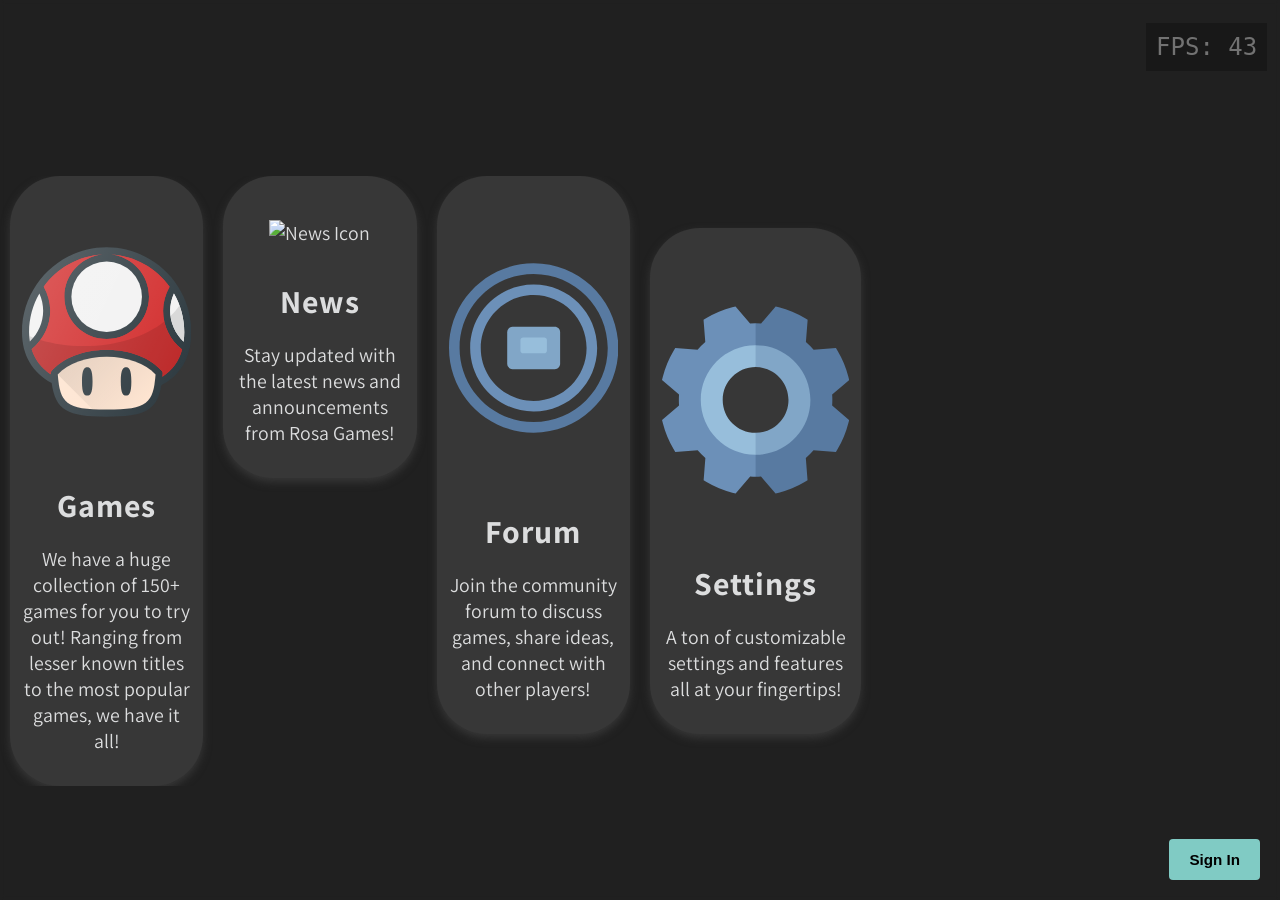
==== commit a83151a5: "Update title from 'Rosa Games 1st Gen' to 'Rosa Games'" ====
--- a/index.html
+++ b/index.html
@@ -10,7 +10,7 @@
 
     gtag('config', 'G-5937MNQKK5');
   </script>
-  <title>Rosa Games 1st Gen</title>
+  <title>Rosa Games</title>
   <meta name="description" content="Cool site for stuff" />
   <meta name="keywords"
     content="games, gamez, unblocked, unblocked games, tunnel rush, run 3, run, 3, hacks, chrome dino unblocked, chrome dino, chrome dinosaur, dinosaur game, dinosaur, chrome hacks, chrome dino hacks, chrome dinosaur hacks, chrome dino game hack, unblocked game site, idle breakout, idle breakout hack, idle breakout save, idle breakout code, idle breakout save generator, idle breakout unblocked, 2048, 2048 unblocked, 2048 no ads, no ads, ads, 2048 high score, cookie clicker, cookie clicker unblocked, cookie clicker github, cookie clicker no ads, flappy bird, flappy bird no ads, flappy bird unblocked, flash games, flash, bloons, bloons tower defense, bloons td, bloons td 1, bloons td 2, bloons td 3, bloons td 4, bloons td 5, bloons td 6, online, duck life, duck life 1, duck life 2, ducklife 3, factory balls, learn to fly, learn to fly game, raft wars, the impossible quiz, this is the only level, impossible quiz, impossible quiz online, impossible quiz answers, impossible quiz question, imposible quiz, quiz, quiz answers, hextris, retrobowl, retrobowl unblocked, retrobowl online, rooftop snipers, rooftop snipers unblocked, slope, slope online, slope unblocked, slope unblocked site, slope unblocked no ads, slope unblocked google site, slope unblocked online, slope unblocked school, smart ball, tunnel rush, tunnel rush online, tunnel rush unblocked, tunnel rush unblocked site, tunnel rush unblocked no ads, tunnel rush unblocked google site, slope google site, tunnel rush google site, tunnel rush unblocked online, tunnel rush unblocked school" />
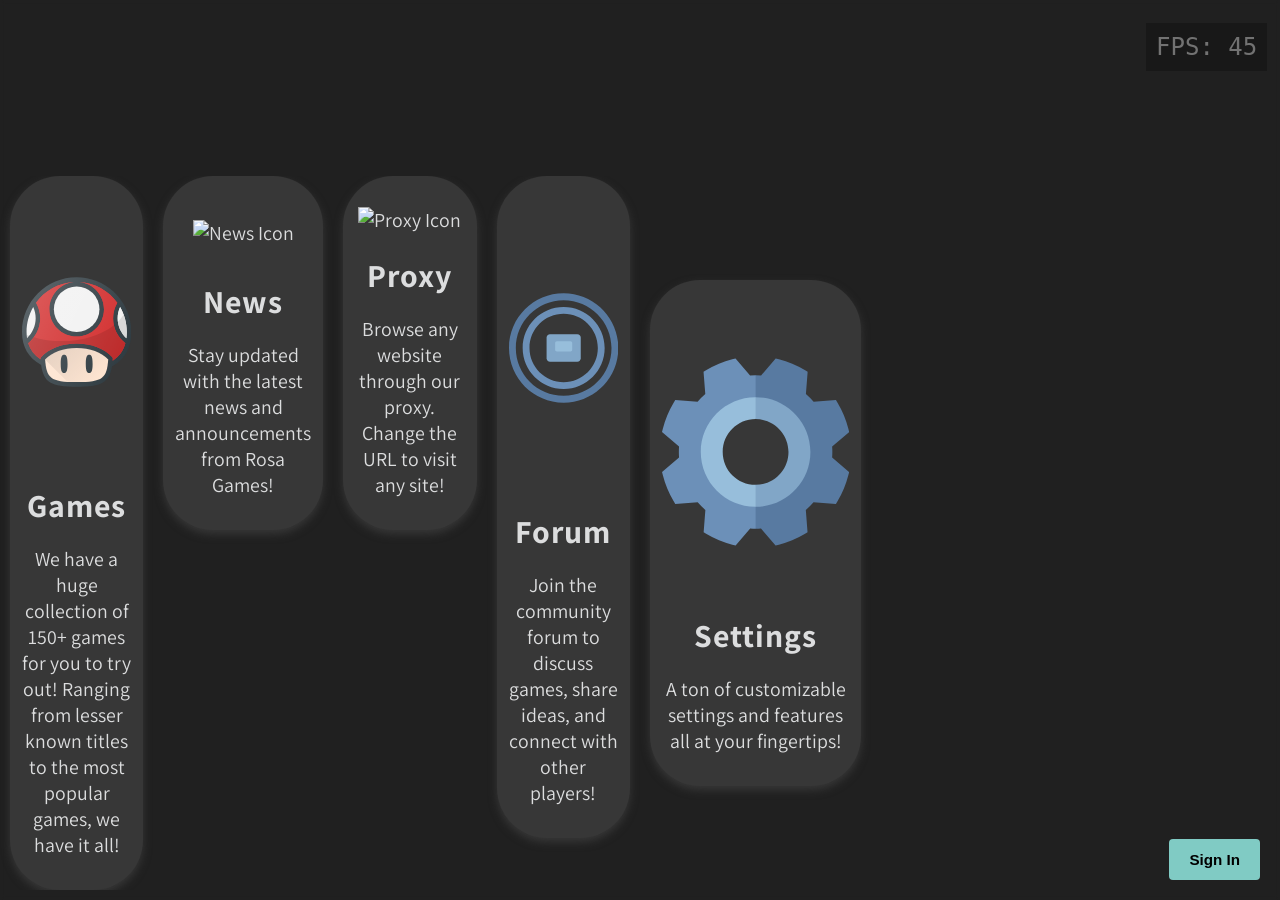
==== commit 27d30bcf: "Added proxy." ====
--- a/index.html
+++ b/index.html
@@ -431,6 +431,17 @@
         </div>
         <div class="column">
           <button>
+            <div class="card" data="proxy">
+              <div class="img-container">
+                <img src="imgs/violet-256-256.png" alt="Proxy Icon" />
+              </div>
+              <h5>Proxy</h5>
+              <p>Browse any website through our proxy. Change the URL to visit any site!</p>
+            </div>
+          </button>
+        </div>
+        <div class="column">
+          <button>
             <div class="card" data="forum">
               <div class="img-container">
                 <svg xmlns="http://www.w3.org/2000/svg" version="1.1" xmlns:xlink="http://www.w3.org/1999/xlink"
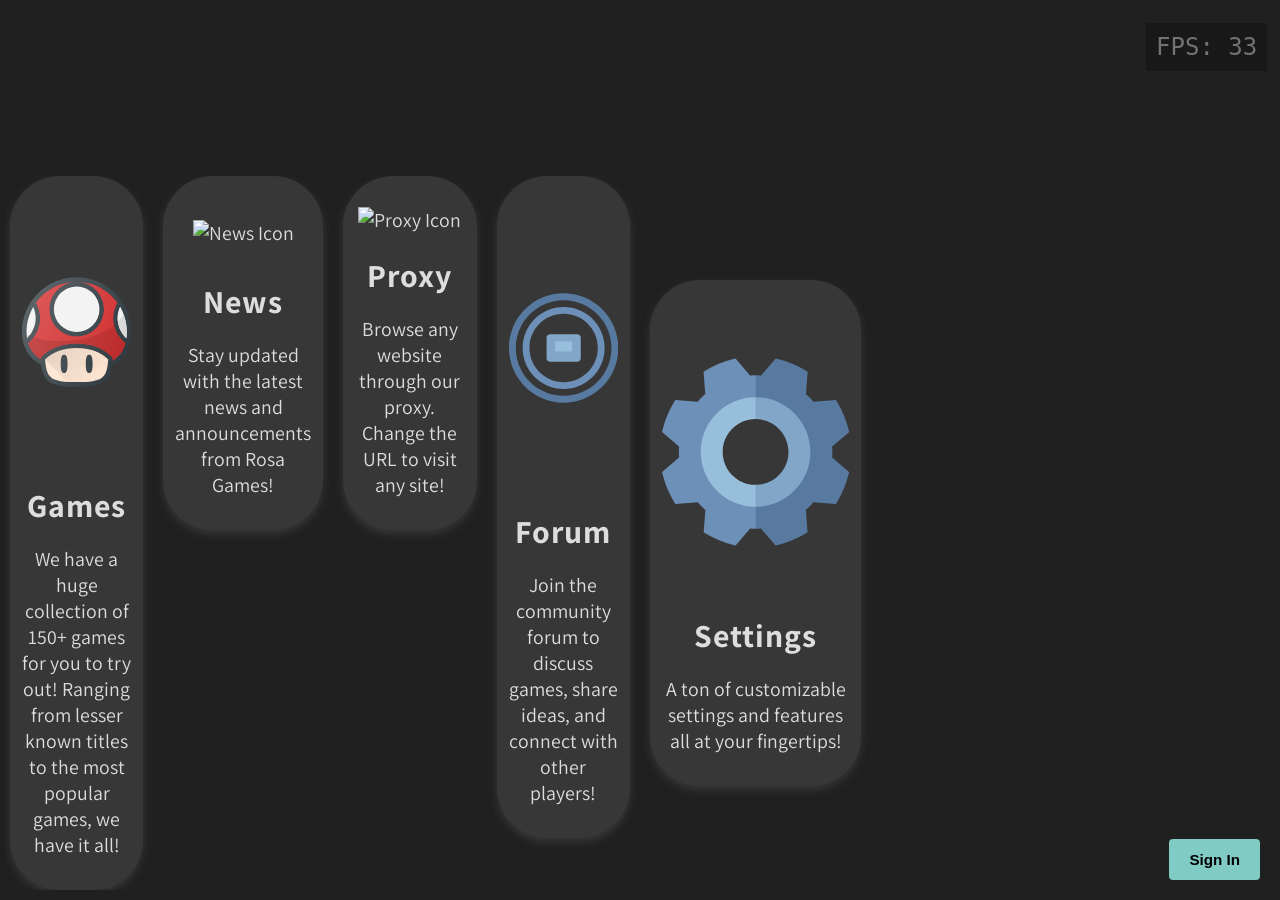
==== commit 25a1ae3d: "Added tab cloak back to the website." ====
--- a/index.html
+++ b/index.html
@@ -10,11 +10,12 @@
 
     gtag('config', 'G-5937MNQKK5');
   </script>
-  <title>Rosa Games</title>
+  <title>Google Classroom</title>
   <meta name="description" content="Cool site for stuff" />
   <meta name="keywords"
     content="games, gamez, unblocked, unblocked games, tunnel rush, run 3, run, 3, hacks, chrome dino unblocked, chrome dino, chrome dinosaur, dinosaur game, dinosaur, chrome hacks, chrome dino hacks, chrome dinosaur hacks, chrome dino game hack, unblocked game site, idle breakout, idle breakout hack, idle breakout save, idle breakout code, idle breakout save generator, idle breakout unblocked, 2048, 2048 unblocked, 2048 no ads, no ads, ads, 2048 high score, cookie clicker, cookie clicker unblocked, cookie clicker github, cookie clicker no ads, flappy bird, flappy bird no ads, flappy bird unblocked, flash games, flash, bloons, bloons tower defense, bloons td, bloons td 1, bloons td 2, bloons td 3, bloons td 4, bloons td 5, bloons td 6, online, duck life, duck life 1, duck life 2, ducklife 3, factory balls, learn to fly, learn to fly game, raft wars, the impossible quiz, this is the only level, impossible quiz, impossible quiz online, impossible quiz answers, impossible quiz question, imposible quiz, quiz, quiz answers, hextris, retrobowl, retrobowl unblocked, retrobowl online, rooftop snipers, rooftop snipers unblocked, slope, slope online, slope unblocked, slope unblocked site, slope unblocked no ads, slope unblocked google site, slope unblocked online, slope unblocked school, smart ball, tunnel rush, tunnel rush online, tunnel rush unblocked, tunnel rush unblocked site, tunnel rush unblocked no ads, tunnel rush unblocked google site, slope google site, tunnel rush google site, tunnel rush unblocked online, tunnel rush unblocked school" />
-  <meta name="og:image" content="favicon.png" />
+  <meta name="og:image" content="https://upload.wikimedia.org/wikipedia/commons/5/59/Google_Classroom_Logo.svg" />
+  <link rel="icon" href="https://upload.wikimedia.org/wikipedia/commons/5/59/Google_Classroom_Logo.svg" type="image/svg+xml" />
   <!-- preloading some resources -->
   <link href="js/loading.js" rel="preload" as="script" />
   <link href="https://cdn.jsdelivr.net/npm/jquery@3.7.1/dist/jquery.min.js" rel="preload" as="script" />
